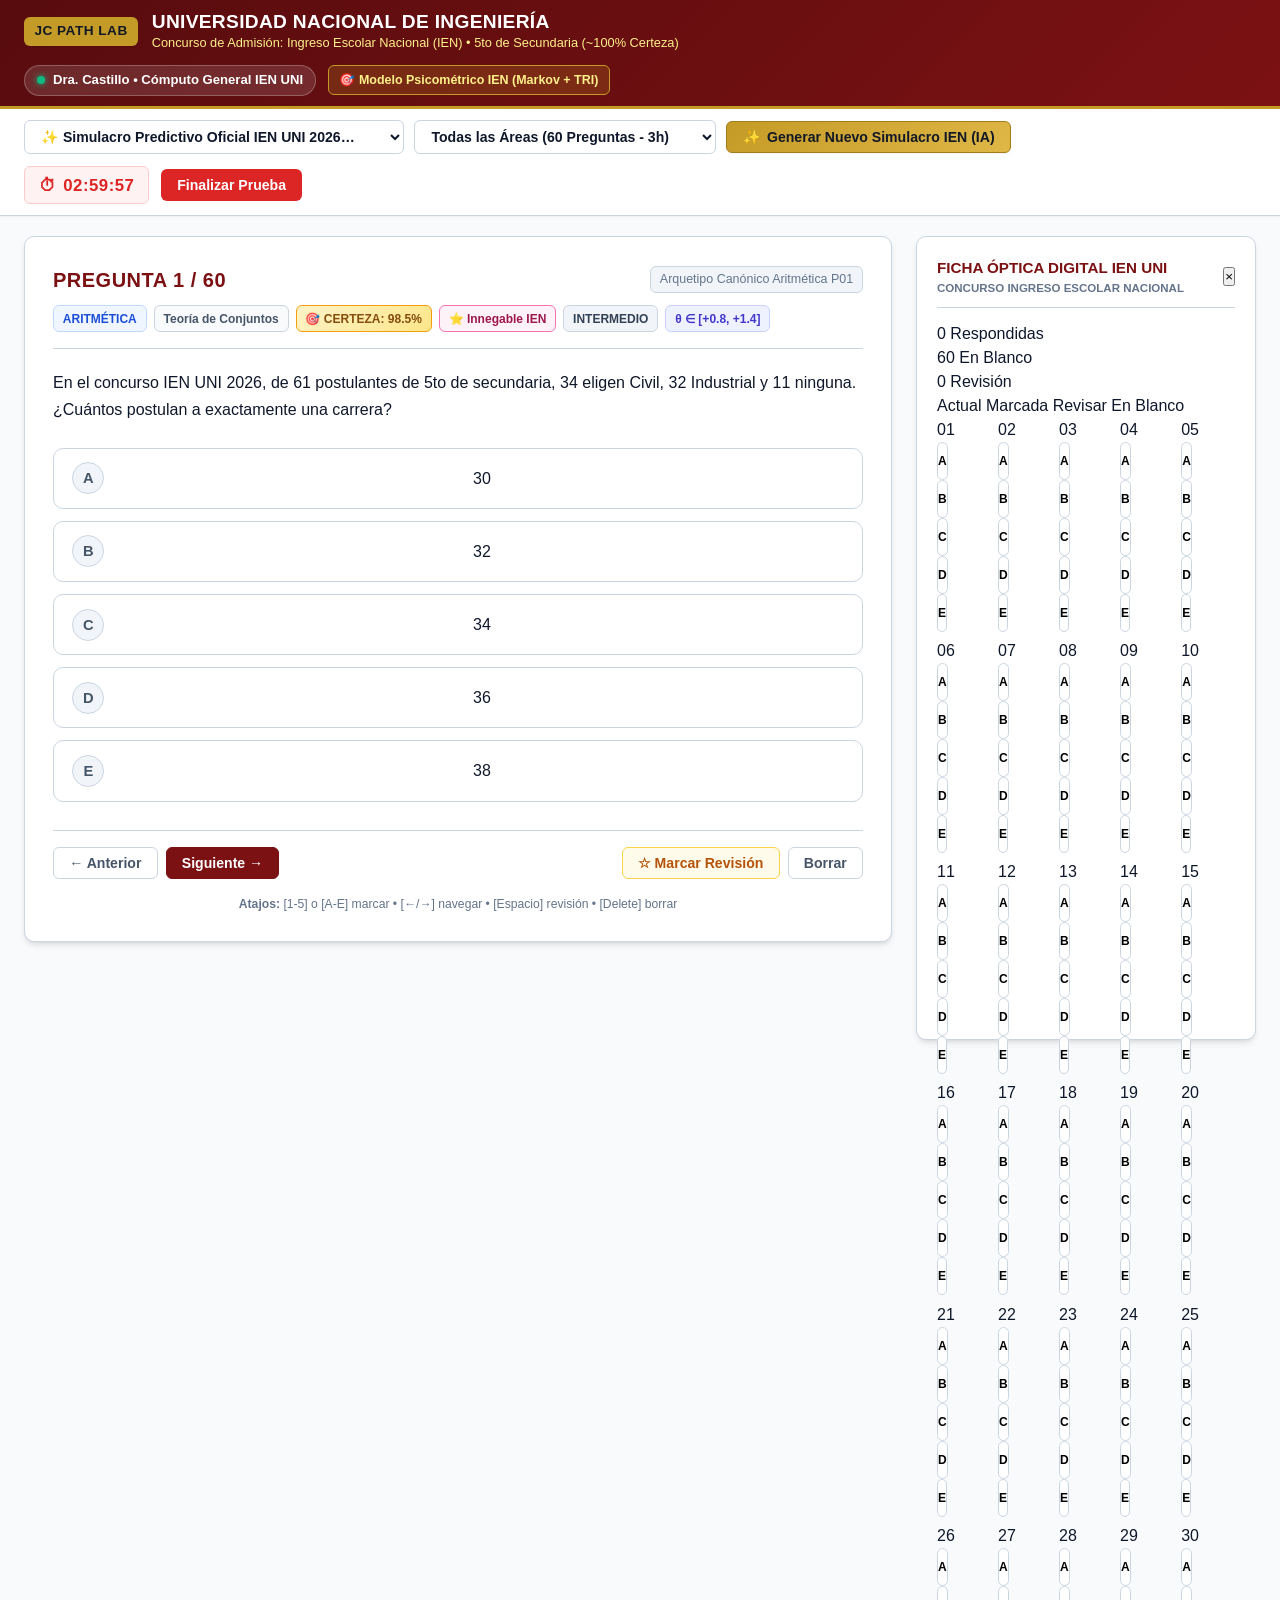
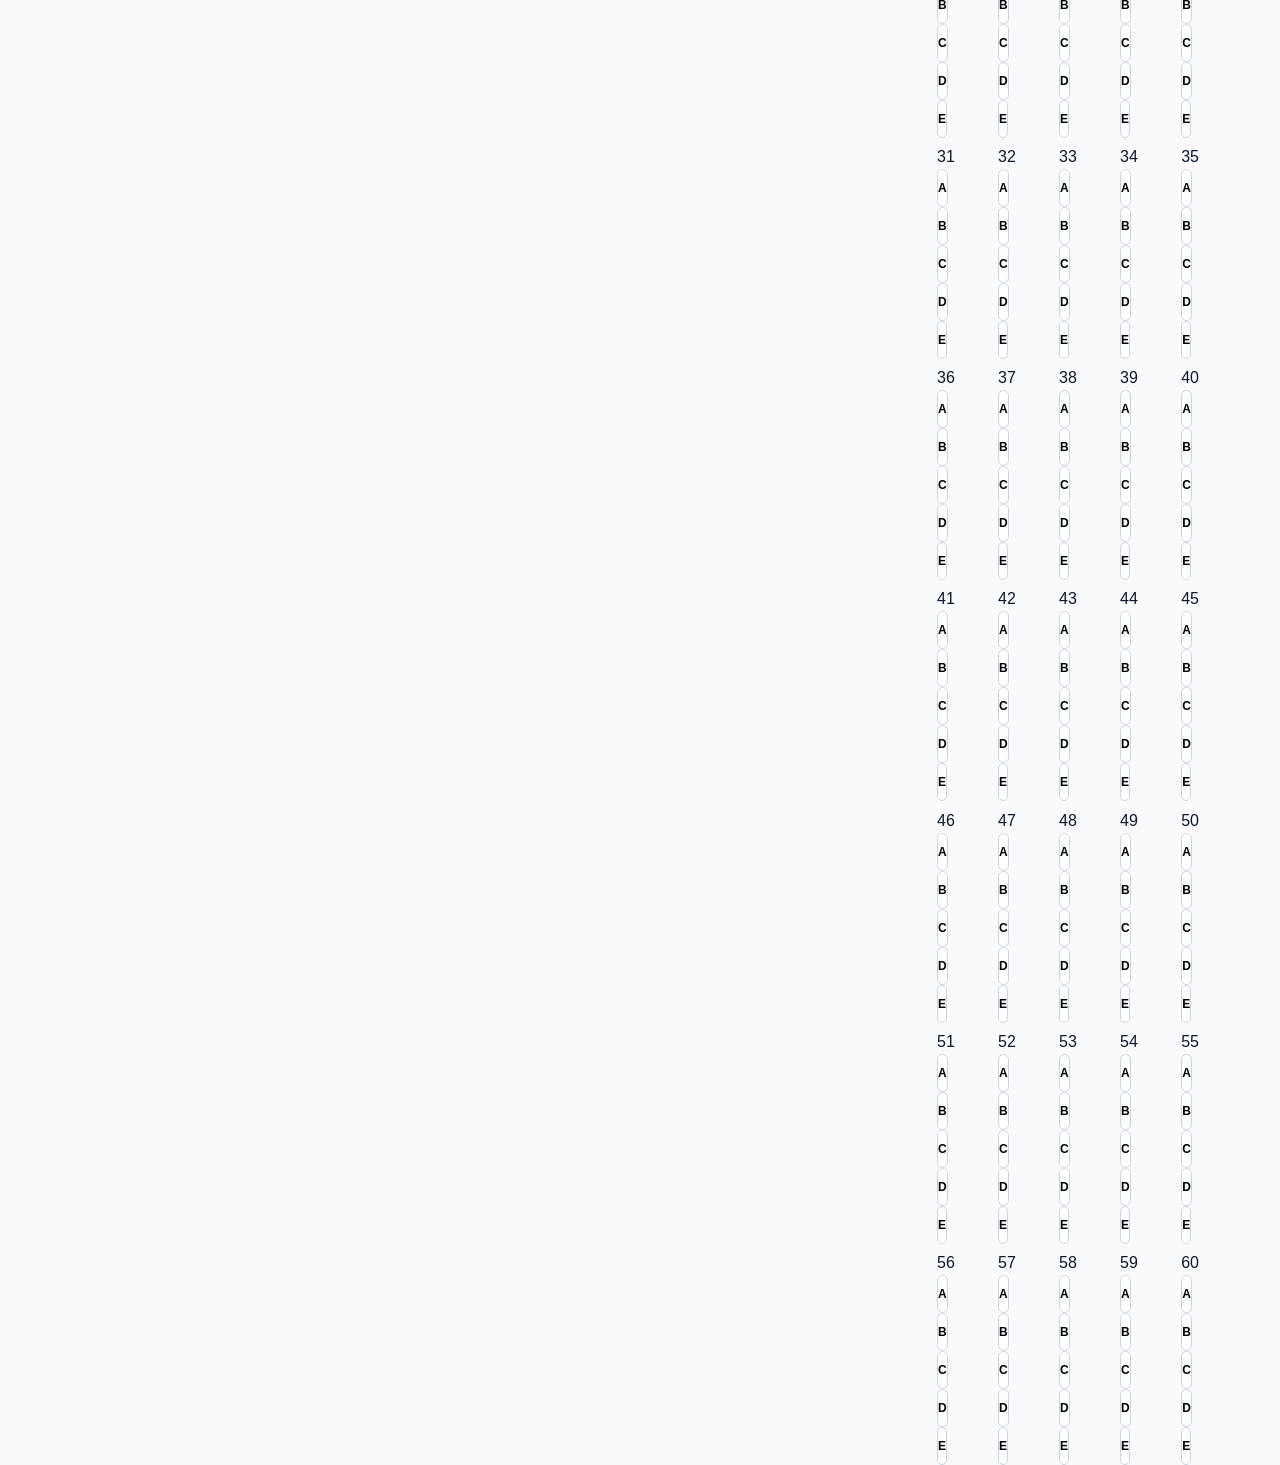
==== examenIEN/index.html @ b29ebac8 "Initial commit" ====
<!DOCTYPE html>
<html lang="es">
<head>
  <meta charset="UTF-8">
  <meta name="viewport" content="width=device-width, initial-scale=1.0, maximum-scale=5.0">
  <meta name="description" content="Plataforma Soberana de Entrenamiento y Predicción Extrema para el Ingreso Escolar Nacional (IEN) de la Universidad Nacional de Ingeniería (UNI) - JC PATH LAB & Dr. José Castillo">
  <title>JC PATH LAB | Simulador Predictivo IEN UNI 2026 (60 Preguntas Canónicas)</title>
  
  <!-- Estilos CSS Responsivos Avanzados -->
  <link rel="stylesheet" href="css/styles.css">
  
  <!-- MathJax para visualización matemática impecable de LaTeX -->
  <script>
    window.MathJax = {
      tex: {
        inlineMath: [['$', '$'], ['\\(', '\\)']],
        displayMath: [['$$', '$$'], ['\\[', '\\]']],
        processEscapes: true
      },
      options: {
        skipHtmlTags: ['script', 'noscript', 'style', 'textarea', 'pre', 'code']
      },
      svg: { fontCache: 'global' }
    };
  </script>
  <script src="vendor/mathjax/tex-mml-chtml.js" id="MathJax-script" async></script>
</head>
<body>

  <!-- Top Header Institucional y Psicométrico -->
  <header class="header-top">
    <div class="header-container">
      <div class="brand-section">
        <span class="brand-badge">JC PATH LAB</span>
        <div class="brand-titles">
          <h1>UNIVERSIDAD NACIONAL DE INGENIERÍA</h1>
          <p>Concurso de Admisión: Ingreso Escolar Nacional (IEN) &bull; 5to de Secundaria (~100% Certeza)</p>
        </div>
      </div>
      <div class="header-meta">
        <div class="user-pill">
          <span class="status-indicator"></span>
          <span>Dra. Castillo &bull; Cómputo General IEN UNI</span>
        </div>
        <div class="model-badge" title="Estructura Canónica IEN: 60 Preguntas (24 Matemática, 10 Física, 10 Química, 16 Aptitud/Humanidades)">
          <span>🎯 Modelo Psicométrico IEN (Markov + TRI)</span>
        </div>
      </div>
    </div>
  </header>

  <!-- Control & Status Bar -->
  <div class="control-bar">
    <div class="control-container">
      <div class="selectors-group">
        <div class="select-wrapper">
          <label for="examSelect" class="sr-only">Seleccionar Examen o Modo</label>
          <select id="examSelect" aria-label="Seleccionar Examen o Generador"></select>
        </div>
        <div class="select-wrapper">
          <label for="subjectFilterSelect" class="sr-only">Filtrar por Área</label>
          <select id="subjectFilterSelect" aria-label="Filtrar por Área">
            <option value="ALL">Todas las Áreas (60 Preguntas - 3h)</option>
            <option value="Matemática">Matemática (Preguntas 01-24)</option>
            <option value="Física">Física (Preguntas 25-34)</option>
            <option value="Química">Química (Preguntas 35-44)</option>
            <option value="Aptitud">Aptitud y Humanidades (45-60)</option>
          </select>
        </div>
        <button id="generateNewBtn" class="btn btn-generator" title="Genera un nuevo simulacro dinámico IEN permutando variables manteniendo 100% los arquetipos oficiales">
          <span class="sparkle-icon">✨</span>
          <span class="btn-text">Generar Nuevo Simulacro IEN (IA)</span>
        </button>
      </div>

      <div class="control-actions">
        <!-- Toggle para abrir/cerrar Ficha Óptica en Móviles y Tablets -->
        <button id="toggleSheetBtn" class="btn btn-sheet-toggle" aria-label="Abrir Ficha Óptica">
          <span>📋 Ficha Óptica</span>
          <span class="badge-mini" id="sheetAnsweredBadge">0/60</span>
        </button>

        <!-- Cronómetro Oficial UNI con Alerta (3 Horas) -->
        <div class="timer-box" id="timerBox" title="Tiempo reglamentario oficial: 3 horas (180 minutos)">
          <span class="timer-icon">⏱</span>
          <span id="timerDisplay">03:00:00</span>
        </div>

        <!-- Finalizar y Calificar -->
        <button id="finishBtn" class="btn btn-finish">Finalizar Prueba</button>
      </div>
    </div>
  </div>

  <!-- Banner de Notificación / Toast de Generación Dinámica -->
  <div id="dynamicAlert" class="dynamic-alert-banner" style="display:none;">
    <span class="alert-icon">⚡</span>
    <span id="dynamicAlertText">Simulacro Dinámico Predictivo IEN Generado con Éxito (100% Arquetipos Oficiales UNI)</span>
    <button id="closeAlertBtn" class="close-alert">&times;</button>
  </div>

  <!-- Layout Principal de Examen -->
  <main class="main-layout">
    
    <!-- Columna Izquierda: Tarjeta de la Pregunta Actual -->
    <section class="question-card" id="questionCard">
      <div class="question-header">
        <div class="q-main-title">
          <span class="q-number-title" id="qNumBadge">PREGUNTA 1 / 60</span>
          <span class="q-archetype-tag" id="qArchetypeTag">Arquetipo Canónico IEN</span>
        </div>
        <div class="q-badge-group">
          <span class="badge badge-subject" id="qSubjectBadge">MATERIA</span>
          <span class="badge badge-topic" id="qTopicBadge">SUBTEMA</span>
          <span class="badge badge-prob" id="qProbBadge">🎯 CERTEZA: 98.5%</span>
          <span class="badge badge-nucleo" id="qNucleoBadge">⭐ INNEGABLE IEN</span>
          <span class="badge badge-diff" id="qDiffBadge">INTERMEDIO</span>
          <span class="badge badge-tri" id="qTriBadge">θ ∈ [+1.0, +1.6]</span>
        </div>
      </div>

      <div class="question-statement" id="qStatement">
        Cargando enunciado analítico...
      </div>

      <div class="options-list" id="optionsContainer">
        <!-- Opciones generadas dinámicamente A, B, C, D, E -->
      </div>

      <div class="question-nav-actions">
        <div class="nav-btn-group">
          <button id="prevBtn" class="btn btn-outline" title="Pregunta anterior (Flecha Izquierda)">&larr; Anterior</button>
          <button id="nextBtn" class="btn btn-primary" title="Pregunta siguiente (Flecha Derecha)">Siguiente &rarr;</button>
        </div>
        <div class="util-btn-group">
          <button id="markReviewBtn" class="btn btn-review" title="Marcar para revisión posterior (Barra Espaciadora)">☆ Marcar Revisión</button>
          <button id="clearAnsBtn" class="btn btn-outline" title="Borrar marcación actual">Borrar</button>
        </div>
      </div>

      <!-- Atajos de teclado para entrenamiento de alta velocidad -->
      <div class="keyboard-hints">
        <span><strong>Atajos:</strong> [1-5] o [A-E] marcar &bull; [←/→] navegar &bull; [Espacio] revisión &bull; [Delete] borrar</span>
      </div>
    </section>

    <!-- Columna Derecha: Ficha Óptica UNI Interactiva -->
    <aside class="optical-sheet-card" id="opticalSheetCard">
      <div class="sheet-title">
        <div class="sheet-title-text">
          <span>FICHA ÓPTICA DIGITAL IEN UNI</span>
          <span class="sheet-subtitle">CONCURSO INGRESO ESCOLAR NACIONAL</span>
        </div>
        <button id="closeSheetMobileBtn" class="close-sheet-mobile" aria-label="Cerrar Ficha">&times;</button>
      </div>

      <div class="sheet-summary">
        <div class="stat-pill stat-answered">
          <span class="stat-num" id="answeredCount">0</span>
          <span class="stat-lbl">Respondidas</span>
        </div>
        <div class="stat-pill stat-pending">
          <span class="stat-num" id="pendingCount">60</span>
          <span class="stat-lbl">En Blanco</span>
        </div>
        <div class="stat-pill stat-review">
          <span class="stat-num" id="reviewCount">0</span>
          <span class="stat-lbl">Revisión</span>
        </div>
      </div>

      <div class="sheet-legend">
        <span><span class="legend-dot dot-active"></span> Actual</span>
        <span><span class="legend-dot dot-answered"></span> Marcada</span>
        <span><span class="legend-dot dot-review"></span> Revisar</span>
        <span><span class="legend-dot dot-blank"></span> En Blanco</span>
      </div>

      <!-- Matriz de burbujas 1 a 60 -->
      <div class="bubble-grid" id="bubbleGrid">
        <!-- Generado dinámicamente -->
      </div>
    </aside>
  </main>

  <!-- Modal de Calificación y Solucionario UNI -->
  <div class="modal-overlay" id="modalOverlay" style="display:none;"></div>
  <div class="results-modal" id="resultsModal" style="display:none;" role="dialog" aria-modal="true" aria-labelledby="modalTitle">
    <div class="modal-header">
      <div class="modal-title-group">
        <h2 id="modalTitle">RESULTADO OFICIAL DE EVALUACIÓN IEN UNI</h2>
        <p class="modal-subtitle">Calificación Oficial UNI: Correcta: +5.0 | Incorrecta: -1.025 | Blanco: 0.0</p>
      </div>
      <button id="closeResultsBtn" class="modal-close" aria-label="Cerrar">&times;</button>
    </div>

    <div class="modal-body">
      <!-- Tarjeta de Puntaje Total -->
      <div class="score-card">
        <div class="score-main">
          <span class="score-val" id="scoreNumber">0.000</span>
          <span class="score-max" id="scoreMaxLabel">/ 300.000 pts</span>
        </div>
        <div class="score-percent" id="scorePercentLabel">Rendimiento: 0.0%</div>
      </div>

      <!-- Métricas del Desempeño -->
      <div class="modal-stats-grid">
        <div class="stat-box box-correct">
          <span class="box-val" id="correctCount">0</span>
          <span class="box-lbl">Correctas (+5.0)</span>
        </div>
        <div class="stat-box box-incorrect">
          <span class="box-val" id="incorrectCount">0</span>
          <span class="box-lbl">Incorrectas (-1.025)</span>
        </div>
        <div class="stat-box box-blank">
          <span class="box-val" id="blankCount">60</span>
          <span class="box-lbl">En Blanco (0.0)</span>
        </div>
      </div>

      <!-- Carreras Alcanzables según Puntaje IEN -->
      <div class="admitted-careers-section">
        <h3>Diagnóstico de Ingreso a Facultades UNI:</h3>
        <ul id="careerList" class="career-list">
          <!-- Generado dinámicamente -->
        </ul>
      </div>

      <!-- Solucionario Completo y Detallado -->
      <div class="solutions-section">
        <h3>Solucionario Detallado y Fundamentos Teóricos</h3>
        <div id="solutionsContainer" class="solutions-container">
          <!-- Preguntas con su clave, teoría y resolución paso a paso -->
        </div>
      </div>
    </div>

    <div class="modal-footer">
      <button id="restartBtn" class="btn btn-outline">Reintentar Mismo Examen</button>
      <button id="modalGenNewBtn" class="btn btn-generator">✨ Generar Otro Simulacro IEN</button>
    </div>
  </div>

  <!-- Carga del Banco Maestro Predictivo IEN y Lógica de Aplicación -->
  <script src="data/banco_predictivo_ien.js"></script>
  <script src="js/app_ien.js"></script>
</body>
</html>
---- examenIEN/css/styles.css ----
/* ==========================================================================
   JC PATH LAB & UNIVERSIDAD NACIONAL DE INGENIERÍA
   PLATAFORMA WEB DE PREDICCIÓN EXTREMA (~100% CERTEZA)
   HOJA DE ESTILOS MAESTRA - ULTRA RESPONSIVA (4K, LAPTOP, TABLET, SMARTPHONE)
   ========================================================================== */

:root {
  /* Paleta Institucional UNI & JC PATH LAB */
  --uni-bordeaux: #7b1113;
  --uni-bordeaux-dark: #580c0e;
  --uni-bordeaux-light: #9e1b1e;
  --gold-accent: #c59b27;
  --gold-light: #fef08a;
  --gold-dark: #854d0e;
  
  /* Fondos y Superficies */
  --bg-primary: #f8fafc;
  --bg-card: #ffffff;
  --bg-secondary: #f1f5f9;
  --bg-tertiary: #e2e8f0;
  
  /* Tipografía */
  --text-main: #0f172a;
  --text-muted: #475569;
  --text-light: #64748b;
  --text-inverse: #ffffff;
  
  /* Bordes y Sombras */
  --border-color: #cbd5e1;
  --border-focus: #7b1113;
  --radius-sm: 6px;
  --radius-md: 10px;
  --radius-lg: 14px;
  
  /* Estados Psicométricos */
  --correct: #10b981;
  --correct-bg: #ecfdf5;
  --incorrect: #ef4444;
  --incorrect-bg: #fef2f2;
  --blank: #94a3b8;
  --review: #f59e0b;
  --review-bg: #fffbeb;
  
  /* Elevaciones */
  --shadow-sm: 0 1px 2px 0 rgb(0 0 0 / 0.05);
  --shadow-md: 0 4px 6px -1px rgb(0 0 0 / 0.1), 0 2px 4px -2px rgb(0 0 0 / 0.08);
  --shadow-lg: 0 10px 15px -3px rgb(0 0 0 / 0.12), 0 4px 6px -4px rgb(0 0 0 / 0.08);
  --shadow-xl: 0 20px 25px -5px rgb(0 0 0 / 0.15), 0 8px 10px -6px rgb(0 0 0 / 0.1);
}

/* ==========================================================================
   RESET & BASE UNIVERSAL
   ========================================================================== */
*, *::before, *::after {
  margin: 0;
  padding: 0;
  box-sizing: border-box;
}

html {
  font-size: 16px;
  scroll-behavior: smooth;
  -webkit-text-size-adjust: 100%;
}

body {
  font-family: -apple-system, BlinkMacSystemFont, "Segoe UI", Roboto, Helvetica, Arial, sans-serif;
  background-color: var(--bg-primary);
  color: var(--text-main);
  line-height: 1.5;
  min-height: 100vh;
  display: flex;
  flex-direction: column;
  overflow-x: hidden;
}

.sr-only {
  position: absolute;
  width: 1px;
  height: 1px;
  padding: 0;
  margin: -1px;
  overflow: hidden;
  clip: rect(0, 0, 0, 0);
  white-space: nowrap;
  border: 0;
}

/* ==========================================================================
   HEADER SUPERIOR INSTITUCIONAL
   ========================================================================== */
.header-top {
  background: linear-gradient(135deg, var(--uni-bordeaux-dark), var(--uni-bordeaux));
  color: var(--text-inverse);
  padding: 0.65rem 1.5rem;
  box-shadow: var(--shadow-md);
  border-bottom: 3px solid var(--gold-accent);
}

.header-container {
  max-width: 1600px;
  margin: 0 auto;
  display: flex;
  justify-content: space-between;
  align-items: center;
  flex-wrap: wrap;
  gap: 0.75rem;
}

.brand-section {
  display: flex;
  align-items: center;
  gap: 0.85rem;
}

.brand-badge {
  background: var(--gold-accent);
  color: #111827;
  font-weight: 900;
  font-size: 0.85rem;
  padding: 0.3rem 0.65rem;
  border-radius: var(--radius-sm);
  letter-spacing: 0.5px;
  box-shadow: var(--shadow-sm);
}

.brand-titles h1 {
  font-size: clamp(1.1rem, 1.5vw, 1.35rem);
  font-weight: 800;
  letter-spacing: 0.3px;
  line-height: 1.2;
}

.brand-titles p {
  font-size: clamp(0.72rem, 1vw, 0.82rem);
  color: var(--gold-light);
  font-weight: 500;
}

.header-meta {
  display: flex;
  align-items: center;
  gap: 0.75rem;
  flex-wrap: wrap;
}

.user-pill {
  display: flex;
  align-items: center;
  gap: 0.5rem;
  background: rgba(255, 255, 255, 0.12);
  border: 1px solid rgba(255, 255, 255, 0.25);
  padding: 0.3rem 0.75rem;
  border-radius: 20px;
  font-size: 0.82rem;
  font-weight: 600;
  color: #ffffff;
}

.status-indicator {
  width: 8px;
  height: 8px;
  background: #10b981;
  border-radius: 50%;
  box-shadow: 0 0 6px #10b981;
}

.model-badge {
  background: rgba(197, 155, 39, 0.2);
  border: 1px solid var(--gold-accent);
  color: var(--gold-light);
  font-size: 0.78rem;
  font-weight: 700;
  padding: 0.3rem 0.65rem;
  border-radius: var(--radius-sm);
}

/* ==========================================================================
   BARRA DE CONTROL Y SELECTORES
   ========================================================================== */
.control-bar {
  background: var(--bg-card);
  border-bottom: 1px solid var(--border-color);
  padding: 0.65rem 1.5rem;
  box-shadow: var(--shadow-sm);
  position: sticky;
  top: 0;
  z-index: 60;
}

.control-container {
  max-width: 1600px;
  margin: 0 auto;
  display: flex;
  justify-content: space-between;
  align-items: center;
  flex-wrap: wrap;
  gap: 0.75rem;
}

.selectors-group {
  display: flex;
  align-items: center;
  gap: 0.65rem;
  flex-wrap: wrap;
}

.select-wrapper {
  position: relative;
}

select {
  padding: 0.45rem 1.85rem 0.45rem 0.75rem;
  border: 1.5px solid var(--border-color);
  border-radius: var(--radius-sm);
  background-color: var(--bg-card);
  color: var(--text-main);
  font-size: 0.88rem;
  font-weight: 600;
  cursor: pointer;
  outline: none;
  transition: all 0.2s ease;
  max-width: 380px;
  text-overflow: ellipsis;
  white-space: nowrap;
}

select:focus {
  border-color: var(--uni-bordeaux);
  box-shadow: 0 0 0 3px rgba(123, 17, 19, 0.15);
}

.control-actions {
  display: flex;
  align-items: center;
  gap: 0.75rem;
  flex-wrap: wrap;
}

/* Botones Generales */
.btn {
  display: inline-flex;
  align-items: center;
  justify-content: center;
  gap: 0.4rem;
  padding: 0.45rem 0.95rem;
  border-radius: var(--radius-sm);
  font-size: 0.88rem;
  font-weight: 700;
  cursor: pointer;
  border: 1.5px solid transparent;
  transition: all 0.2s ease;
  user-select: none;
  white-space: nowrap;
}

.btn-primary {
  background: var(--uni-bordeaux);
  color: #ffffff;
  border-color: var(--uni-bordeaux);
}
.btn-primary:hover:not(:disabled) {
  background: var(--uni-bordeaux-dark);
  box-shadow: var(--shadow-sm);
}

.btn-outline {
  background: transparent;
  color: var(--text-muted);
  border-color: var(--border-color);
}
.btn-outline:hover:not(:disabled) {
  background: var(--bg-secondary);
  color: var(--text-main);
  border-color: var(--text-muted);
}

.btn-review {
  background: var(--review-bg);
  color: #b45309;
  border-color: #fcd34d;
}
.btn-review:hover {
  background: #fef3c7;
}
.btn-review.active {
  background: #f59e0b;
  color: #ffffff;
  border-color: #d97706;
}

.btn-generator {
  background: linear-gradient(135deg, #c59b27, #dfb746);
  color: #111827;
  border: 1.5px solid #a17c1b;
  box-shadow: var(--shadow-sm);
}
.btn-generator:hover {
  background: linear-gradient(135deg, #dfb746, #f3df96);
  transform: translateY(-1px);
  box-shadow: var(--shadow-md);
}

.btn-finish {
  background: #dc2626;
  color: #ffffff;
}
.btn-finish:hover {
  background: #b91c1c;
  box-shadow: var(--shadow-sm);
}

.btn-sheet-toggle {
  display: none;
  background: var(--bg-secondary);
  color: var(--text-main);
  border-color: var(--border-color);
}

.badge-mini {
  background: var(--uni-bordeaux);
  color: #ffffff;
  font-size: 0.72rem;
  padding: 0.15rem 0.4rem;
  border-radius: 10px;
}

/* Cronómetro */
.timer-box {
  display: flex;
  align-items: center;
  gap: 0.45rem;
  background: #fef2f2;
  border: 1.5px solid #fecaca;
  padding: 0.35rem 0.85rem;
  border-radius: var(--radius-sm);
  font-weight: 800;
  font-size: 1.05rem;
  color: #dc2626;
  font-variant-numeric: tabular-nums;
  letter-spacing: 0.5px;
}

.timer-box.warning {
  background: #fffbeb;
  border-color: #fde68a;
  color: #d97706;
}

.timer-box.danger {
  background: #ef4444;
  border-color: #b91c1c;
  color: #ffffff;
  animation: pulseTimer 1s infinite alternate;
}

@keyframes pulseTimer {
  0% { transform: scale(1); }
  100% { transform: scale(1.03); }
}

/* ==========================================================================
   ALERTA / TOAST DE GENERACIÓN DINÁMICA
   ========================================================================== */
.dynamic-alert-banner {
  background: linear-gradient(135deg, #1e1b4b, #312e81);
  color: #ffffff;
  padding: 0.55rem 1.5rem;
  display: flex;
  align-items: center;
  justify-content: center;
  gap: 0.75rem;
  font-size: 0.88rem;
  font-weight: 600;
  border-bottom: 2px solid var(--gold-accent);
  box-shadow: var(--shadow-md);
  animation: slideDown 0.3s ease-out;
}

@keyframes slideDown {
  from { transform: translateY(-100%); opacity: 0; }
  to { transform: translateY(0); opacity: 1; }
}

.dynamic-alert-banner .close-alert {
  background: transparent;
  border: none;
  color: #cbd5e1;
  font-size: 1.25rem;
  cursor: pointer;
  padding: 0 0.5rem;
}
.dynamic-alert-banner .close-alert:hover {
  color: #ffffff;
}

/* ==========================================================================
   LAYOUT PRINCIPAL (DUAL COLUMN RESPONSIVE)
   ========================================================================== */
.main-layout {
  max-width: 1600px;
  width: 100%;
  margin: 1.25rem auto;
  padding: 0 1.5rem;
  display: grid;
  grid-template-columns: 1fr 340px;
  gap: 1.5rem;
  align-items: start;
  flex: 1;
}

/* ==========================================================================
   TARJETA DE PREGUNTA
   ========================================================================== */
.question-card {
  background: var(--bg-card);
  border: 1px solid var(--border-color);
  border-radius: var(--radius-md);
  padding: 1.75rem;
  box-shadow: var(--shadow-md);
  display: flex;
  flex-direction: column;
}

.question-header {
  border-bottom: 1.5px solid var(--border-color);
  padding-bottom: 1rem;
  margin-bottom: 1.25rem;
}

.q-main-title {
  display: flex;
  justify-content: space-between;
  align-items: center;
  flex-wrap: wrap;
  gap: 0.5rem;
  margin-bottom: 0.65rem;
}

.q-number-title {
  font-size: 1.25rem;
  font-weight: 900;
  color: var(--uni-bordeaux);
  letter-spacing: 0.5px;
}

.q-archetype-tag {
  font-size: 0.78rem;
  color: var(--text-light);
  background: var(--bg-secondary);
  border: 1px solid var(--border-color);
  padding: 0.2rem 0.55rem;
  border-radius: var(--radius-sm);
  max-width: 360px;
  overflow: hidden;
  text-overflow: ellipsis;
  white-space: nowrap;
}

.q-badge-group {
  display: flex;
  flex-wrap: wrap;
  gap: 0.45rem;
}

.badge {
  font-size: 0.75rem;
  font-weight: 700;
  padding: 0.22rem 0.55rem;
  border-radius: var(--radius-sm);
  display: inline-flex;
  align-items: center;
  gap: 0.25rem;
}

.badge-subject {
  background: #eff6ff;
  color: #1d4ed8;
  border: 1px solid #bfdbfe;
}

.badge-topic {
  background: #f8fafc;
  color: var(--text-muted);
  border: 1px solid var(--border-color);
}

.badge-prob {
  background: linear-gradient(135deg, #fef3c7, #fde68a);
  color: #854d0e;
  border: 1px solid #f59e0b;
}

.badge-nucleo {
  background: #fdf2f8;
  color: #9d174d;
  border: 1px solid #f472b6;
}

.badge-diff {
  background: #f1f5f9;
  color: #334155;
  border: 1px solid #cbd5e1;
}

.badge-tri {
  background: #eef2ff;
  color: #4338ca;
  border: 1px solid #c7d2fe;
}

.question-statement {
  font-size: clamp(1rem, 1.15vw, 1.12rem);
  line-height: 1.7;
  color: var(--text-main);
  margin-bottom: 1.5rem;
  word-break: break-word;
}

/* Opciones de Respuesta A-E */
.options-list {
  display: flex;
  flex-direction: column;
  gap: 0.75rem;
  margin-bottom: 1.75rem;
}

.option-item {
  display: flex;
  align-items: center;
  gap: 1rem;
  padding: 0.85rem 1.15rem;
  border: 1.5px solid var(--border-color);
  border-radius: var(--radius-md);
  background: var(--bg-card);
  cursor: pointer;
  transition: all 0.2s cubic-bezier(0.4, 0, 0.2, 1);
  user-select: none;
  min-height: 52px;
}

.option-item:hover {
  border-color: var(--uni-bordeaux);
  background: #fffafa;
  transform: translateX(3px);
}

.option-letter {
  display: flex;
  align-items: center;
  justify-content: center;
  width: 32px;
  height: 32px;
  border-radius: 50%;
  background: var(--bg-secondary);
  color: var(--text-muted);
  font-weight: 800;
  font-size: 0.92rem;
  flex-shrink: 0;
  border: 1.5px solid var(--border-color);
  transition: all 0.2s ease;
}

.option-text {
  font-size: 1rem;
  line-height: 1.45;
  color: var(--text-main);
  flex: 1;
}

.option-item.selected {
  border-color: var(--uni-bordeaux);
  background: #fdf2f2;
  box-shadow: 0 0 0 2px rgba(123, 17, 19, 0.2);
}

.option-item.selected .option-letter {
  background: var(--uni-bordeaux);
  color: #ffffff;
  border-color: var(--uni-bordeaux);
}

.option-item.auto-advancing {
  background: #ecfdf5 !important;
  border-color: #10b981 !important;
  box-shadow: 0 0 0 3px rgba(16, 185, 129, 0.25) !important;
  transform: scale(0.995);
}

.option-item.auto-advancing .option-letter {
  background: #10b981 !important;
  color: #ffffff !important;
  border-color: #10b981 !important;
}

/* Navegación y Acciones */
.question-nav-actions {
  display: flex;
  justify-content: space-between;
  align-items: center;
  flex-wrap: wrap;
  gap: 0.75rem;
  padding-top: 1rem;
  border-top: 1px solid var(--border-color);
}

.nav-btn-group, .util-btn-group {
  display: flex;
  gap: 0.5rem;
}

.keyboard-hints {
  margin-top: 1rem;
  font-size: 0.76rem;
  color: var(--text-light);
  text-align: center;
}

/* ==========================================================================
   FICHA ÓPTICA DIGITAL UNI (DOCKABLE / RESPONSIVE)
   ========================================================================== */
.optical-sheet-card {
  background: var(--bg-card);
  border: 1px solid var(--border-color);
  border-radius: var(--radius-md);
  padding: 1.25rem;
  box-shadow: var(--shadow-md);
  position: sticky;
  top: 4.75rem;
  max-height: calc(100vh - 6rem);
  display: flex;
  flex-direction: column;
}

.sheet-title {
  display: flex;
  justify-content: space-between;
  align-items: center;
  margin-bottom: 0.85rem;
  padding-bottom: 0.65rem;
  border-bottom: 1.5px solid var(--border-color);
}

.sheet-title-text {
  display: flex;
  flex-direction: column;
}

.sheet-title-text span:first-child {
  font-weight: 800;
  font-size: 0.95rem;
  color: var(--uni-bordeaux);
}

.sheet-subtitle {
  font-size: 0.72rem;
  color: var(--text-light);
  font-weight: 600;
}

.btn-close-sheet-mobile {
  display: none;
  background: transparent;
  border: none;
  font-size: 1.5rem;
  cursor: pointer;
  color: var(--text-muted);
}

.sheet-stats {
  display: grid;
  grid-template-columns: repeat(3, 1fr);
  gap: 0.4rem;
  background: var(--bg-secondary);
  border-radius: var(--radius-sm);
  padding: 0.5rem;
  margin-bottom: 0.85rem;
}

.stat-item {
  display: flex;
  align-items: center;
  gap: 0.35rem;
  font-size: 0.78rem;
  color: var(--text-muted);
}

.stat-dot {
  width: 8px;
  height: 8px;
  border-radius: 50%;
  flex-shrink: 0;
}

.bubble-grid-container {
  overflow-y: auto;
  flex: 1;
  padding-right: 0.35rem;
  margin-bottom: 0.75rem;
}

.bubble-grid-container::-webkit-scrollbar {
  width: 5px;
}
.bubble-grid-container::-webkit-scrollbar-thumb {
  background: var(--border-color);
  border-radius: 4px;
}

.bubble-grid {
  display: grid;
  grid-template-columns: repeat(5, 1fr);
  gap: 0.45rem;
}

.bubble {
  height: 38px;
  border-radius: var(--radius-sm);
  border: 1.5px solid var(--border-color);
  background: var(--bg-card);
  display: flex;
  flex-direction: column;
  align-items: center;
  justify-content: center;
  font-size: 0.75rem;
  font-weight: 700;
  cursor: pointer;
  transition: all 0.15s ease;
  user-select: none;
}

.bubble:hover {
  border-color: var(--uni-bordeaux);
  background: var(--bg-secondary);
}

.bubble-num {
  font-size: 0.68rem;
  color: var(--text-light);
  line-height: 1;
}

.bubble-ans {
  font-size: 0.78rem;
  font-weight: 900;
  color: #10b981;
  line-height: 1;
}

.bubble.current {
  border-color: var(--uni-bordeaux);
  box-shadow: 0 0 0 2px rgba(123, 17, 19, 0.25);
  background: #fff1f2;
}
.bubble.current .bubble-num {
  color: var(--uni-bordeaux);
  font-weight: 900;
}

.bubble.answered {
  background: var(--correct-bg);
  border-color: #6ee7b7;
}

.bubble.marked-review {
  border-color: #f59e0b;
  background: var(--review-bg);
}
.bubble.marked-review .bubble-num {
  color: #b45309;
}

.sheet-footer-legend {
  display: flex;
  justify-content: space-around;
  font-size: 0.72rem;
  color: var(--text-light);
  border-top: 1px solid var(--border-color);
  padding-top: 0.5rem;
}

/* ==========================================================================
   MODAL OFICIAL DE RESULTADOS Y SOLUCIONARIO ANALÍTICO
   ========================================================================== */
.results-modal {
  display: none;
  position: fixed;
  inset: 0;
  z-index: 100;
  overflow-y: auto;
  padding: 1.5rem;
}

.results-overlay {
  position: fixed;
  inset: 0;
  background: rgba(15, 23, 42, 0.75);
  backdrop-filter: blur(4px);
}

.results-content {
  position: relative;
  background: var(--bg-card);
  max-width: 900px;
  margin: 0 auto;
  border-radius: var(--radius-lg);
  border: 2px solid var(--gold-accent);
  box-shadow: var(--shadow-xl);
  overflow: hidden;
  z-index: 101;
}

.results-header {
  background: linear-gradient(135deg, var(--uni-bordeaux-dark), var(--uni-bordeaux));
  color: #ffffff;
  padding: 2rem 1.5rem;
  text-align: center;
  border-bottom: 4px solid var(--gold-accent);
}

.modal-badge-uni {
  background: var(--gold-accent);
  color: #111827;
  font-weight: 800;
  font-size: 0.8rem;
  padding: 0.25rem 0.65rem;
  border-radius: var(--radius-sm);
  display: inline-block;
  margin-bottom: 0.5rem;
}

.results-header h2 {
  font-size: clamp(1.4rem, 2vw, 1.85rem);
  font-weight: 900;
  margin-bottom: 0.35rem;
}

.results-header p {
  font-size: 0.85rem;
  color: var(--gold-light);
}

.score-display-box {
  background: rgba(255, 255, 255, 0.12);
  border: 1.5px solid rgba(255, 255, 255, 0.25);
  border-radius: var(--radius-md);
  padding: 1.25rem;
  margin: 1.25rem auto 0;
  max-width: 480px;
}

.score-number {
  font-size: clamp(2.5rem, 5vw, 3.5rem);
  font-weight: 900;
  color: var(--gold-light);
  line-height: 1;
  font-variant-numeric: tabular-nums;
}

.score-max {
  font-size: 0.95rem;
  color: #e2e8f0;
  font-weight: 600;
  margin-top: 0.25rem;
}

.score-percent {
  font-size: 0.88rem;
  color: #a7f3d0;
  font-weight: 700;
  margin-top: 0.35rem;
}

.results-body {
  padding: 1.75rem;
}

.score-metrics-grid {
  display: grid;
  grid-template-columns: repeat(auto-fit, minmax(180px, 1fr));
  gap: 1rem;
  margin-bottom: 1.75rem;
}

.metric-card {
  padding: 1rem;
  border-radius: var(--radius-md);
  background: var(--bg-secondary);
  border: 1px solid var(--border-color);
  text-align: center;
}

.metric-card h4 {
  font-size: 0.8rem;
  color: var(--text-muted);
  text-transform: uppercase;
  margin-bottom: 0.35rem;
}

.metric-card p {
  font-size: 1.6rem;
  font-weight: 900;
  font-variant-numeric: tabular-nums;
}

.metric-card.correct p { color: var(--correct); }
.metric-card.incorrect p { color: var(--incorrect); }
.metric-card.blank p { color: var(--blank); }

.ranking-box {
  background: #f0fdf4;
  border: 1.5px solid #86efac;
  border-radius: var(--radius-md);
  padding: 1.25rem;
  margin-bottom: 1.75rem;
}

.ranking-box h3 {
  color: #166534;
  font-size: 1.05rem;
  font-weight: 800;
  margin-bottom: 0.35rem;
}

.ranking-box ul {
  list-style: none;
}

.ranking-box li {
  padding: 0.5rem 0;
  border-bottom: 1px solid #dcfce7;
  display: flex;
  align-items: flex-start;
  gap: 0.65rem;
  font-size: 0.9rem;
}
.ranking-box li:last-child {
  border-bottom: none;
}

.career-desc {
  font-size: 0.78rem;
  color: var(--text-light);
}

.cutoff-text {
  font-size: 0.8rem;
  color: #166534;
}

.admission-status.status-reached {
  color: #15803d;
  font-weight: 800;
  margin-left: 0.35rem;
}
.admission-status.status-pending {
  color: var(--text-light);
  font-style: italic;
  margin-left: 0.35rem;
}

/* Solucionario */
.solutions-section {
  border-top: 2px solid var(--border-color);
  padding-top: 1.5rem;
  margin-top: 1.5rem;
}

.solutions-title-bar {
  display: flex;
  justify-content: space-between;
  align-items: center;
  margin-bottom: 1.25rem;
}

.solutions-title-bar h3 {
  font-size: 1.2rem;
  font-weight: 800;
  color: var(--uni-bordeaux);
}

.solution-item-card {
  border: 1px solid var(--border-color);
  border-radius: var(--radius-md);
  padding: 1.25rem;
  margin-bottom: 1.25rem;
  background: var(--bg-card);
}

.solution-item-card.is-correct { border-left: 6px solid var(--correct); }
.solution-item-card.is-incorrect { border-left: 6px solid var(--incorrect); }
.solution-item-card.is-blank { border-left: 6px solid var(--blank); }

.solution-header-bar {
  display: flex;
  justify-content: space-between;
  align-items: center;
  margin-bottom: 0.65rem;
  flex-wrap: wrap;
  gap: 0.35rem;
}

.solution-topic {
  font-size: 0.82rem;
  color: var(--text-muted);
}

.solution-statement-box {
  margin-bottom: 0.75rem;
  font-size: 0.95rem;
}

.solution-user-ans-row {
  display: flex;
  gap: 1rem;
  align-items: center;
  font-size: 0.88rem;
  margin-bottom: 0.75rem;
  flex-wrap: wrap;
}

.ans-correct { color: var(--correct); font-weight: 800; }
.ans-incorrect { color: var(--incorrect); font-weight: 800; }
.ans-official { color: var(--correct); font-weight: 800; }

.solution-box {
  background: var(--bg-secondary);
  border-radius: var(--radius-sm);
  padding: 1rem;
  border-left: 3px solid var(--uni-bordeaux);
  font-size: 0.92rem;
}

.sol-section-title {
  font-weight: 800;
  color: var(--uni-bordeaux);
  margin-top: 0.35rem;
  margin-bottom: 0.2rem;
}
.sol-section-title:first-child { margin-top: 0; }

.sol-theory-text {
  color: #334155;
  margin-bottom: 0.5rem;
}

.sol-steps-text {
  color: #0f172a;
  white-space: pre-line;
}

.modal-actions-bar {
  display: flex;
  justify-content: center;
  gap: 0.75rem;
  margin-top: 1.75rem;
  flex-wrap: wrap;
}

/* ==========================================================================
   FOOTER
   ========================================================================== */
footer {
  background: var(--bg-card);
  border-top: 1px solid var(--border-color);
  padding: 1.25rem 1.5rem;
  text-align: center;
  font-size: 0.82rem;
  color: var(--text-muted);
  margin-top: auto;
}

.footer-container {
  max-width: 1600px;
  margin: 0 auto;
}

.footer-subtext {
  font-size: 0.75rem;
  color: var(--text-light);
  margin-top: 0.25rem;
}

/* ==========================================================================
   BREAKPOINTS RESPONSIVOS DE ÉLITE (4K -> SMARTPHONE)
   ========================================================================== */

/* 1. Monitores 4K & Ultrawide (>= 1920px) */
@media (min-width: 1920px) {
  .main-layout {
    grid-template-columns: 1fr 380px;
    gap: 2rem;
  }
  .bubble-grid {
    grid-template-columns: repeat(6, 1fr);
  }
}

/* 2. Laptops Estándar (1200px a 1440px) */
@media (max-width: 1200px) {
  .main-layout {
    grid-template-columns: 1fr 310px;
    gap: 1.25rem;
  }
  .bubble-grid {
    grid-template-columns: repeat(5, 1fr);
    gap: 0.35rem;
  }
  .bubble {
    height: 36px;
  }
}

/* 3. Tablets y Laptops Pequeñas (768px a 992px) */
@media (max-width: 992px) {
  .main-layout {
    grid-template-columns: 1fr;
    gap: 1rem;
    padding: 0 1rem;
  }

  /* La Ficha Óptica se convierte en Drawer Desplegable */
  .btn-sheet-toggle {
    display: inline-flex;
  }

  .optical-sheet-card {
    position: fixed;
    top: 0;
    right: 0;
    bottom: 0;
    width: 320px;
    max-width: 85vw;
    max-height: 100vh;
    border-radius: 0;
    border-left: 2px solid var(--gold-accent);
    z-index: 90;
    box-shadow: var(--shadow-xl);
    transform: translateX(100%);
    transition: transform 0.3s cubic-bezier(0.4, 0, 0.2, 1);
  }

  .optical-sheet-card.sheet-open-mobile {
    transform: translateX(0);
  }

  .btn-close-sheet-mobile {
    display: block;
  }

  .bubble-grid {
    grid-template-columns: repeat(5, 1fr);
  }
}

/* 4. Smartphones y Pantallas Estrechas (<= 640px) */
@media (max-width: 640px) {
  .header-top {
    padding: 0.6rem 1rem;
  }
  .header-container {
    flex-direction: column;
    align-items: flex-start;
  }
  .header-meta {
    width: 100%;
    justify-content: space-between;
  }

  .control-bar {
    padding: 0.5rem 1rem;
  }
  .control-container {
    flex-direction: column;
    align-items: stretch;
    gap: 0.5rem;
  }
  .selectors-group {
    flex-direction: column;
    width: 100%;
  }
  .select-wrapper {
    width: 100%;
  }
  select {
    width: 100%;
    max-width: 100%;
  }
  .btn-generator {
    width: 100%;
  }

  .control-actions {
    justify-content: space-between;
    width: 100%;
  }

  .main-layout {
    padding: 0 0.75rem;
    margin: 0.75rem auto;
  }

  .question-card {
    padding: 1.25rem 1rem;
  }

  .q-number-title {
    font-size: 1.1rem;
  }

  .q-archetype-tag {
    max-width: 100%;
  }

  .question-statement {
    font-size: 1rem;
    line-height: 1.55;
  }

  .option-item {
    padding: 0.75rem 0.85rem;
    gap: 0.65rem;
    min-height: 48px;
  }

  .option-letter {
    width: 28px;
    height: 28px;
    font-size: 0.82rem;
  }

  .option-text {
    font-size: 0.92rem;
  }

  .question-nav-actions {
    flex-direction: column;
  }
  .nav-btn-group, .util-btn-group {
    width: 100%;
  }
  .nav-btn-group .btn, .util-btn-group .btn {
    flex: 1;
  }

  .results-modal {
    padding: 0.5rem;
  }
  .results-header {
    padding: 1.5rem 1rem;
  }
  .results-body {
    padding: 1.25rem 1rem;
  }
  .score-number {
    font-size: 2.4rem;
  }
}
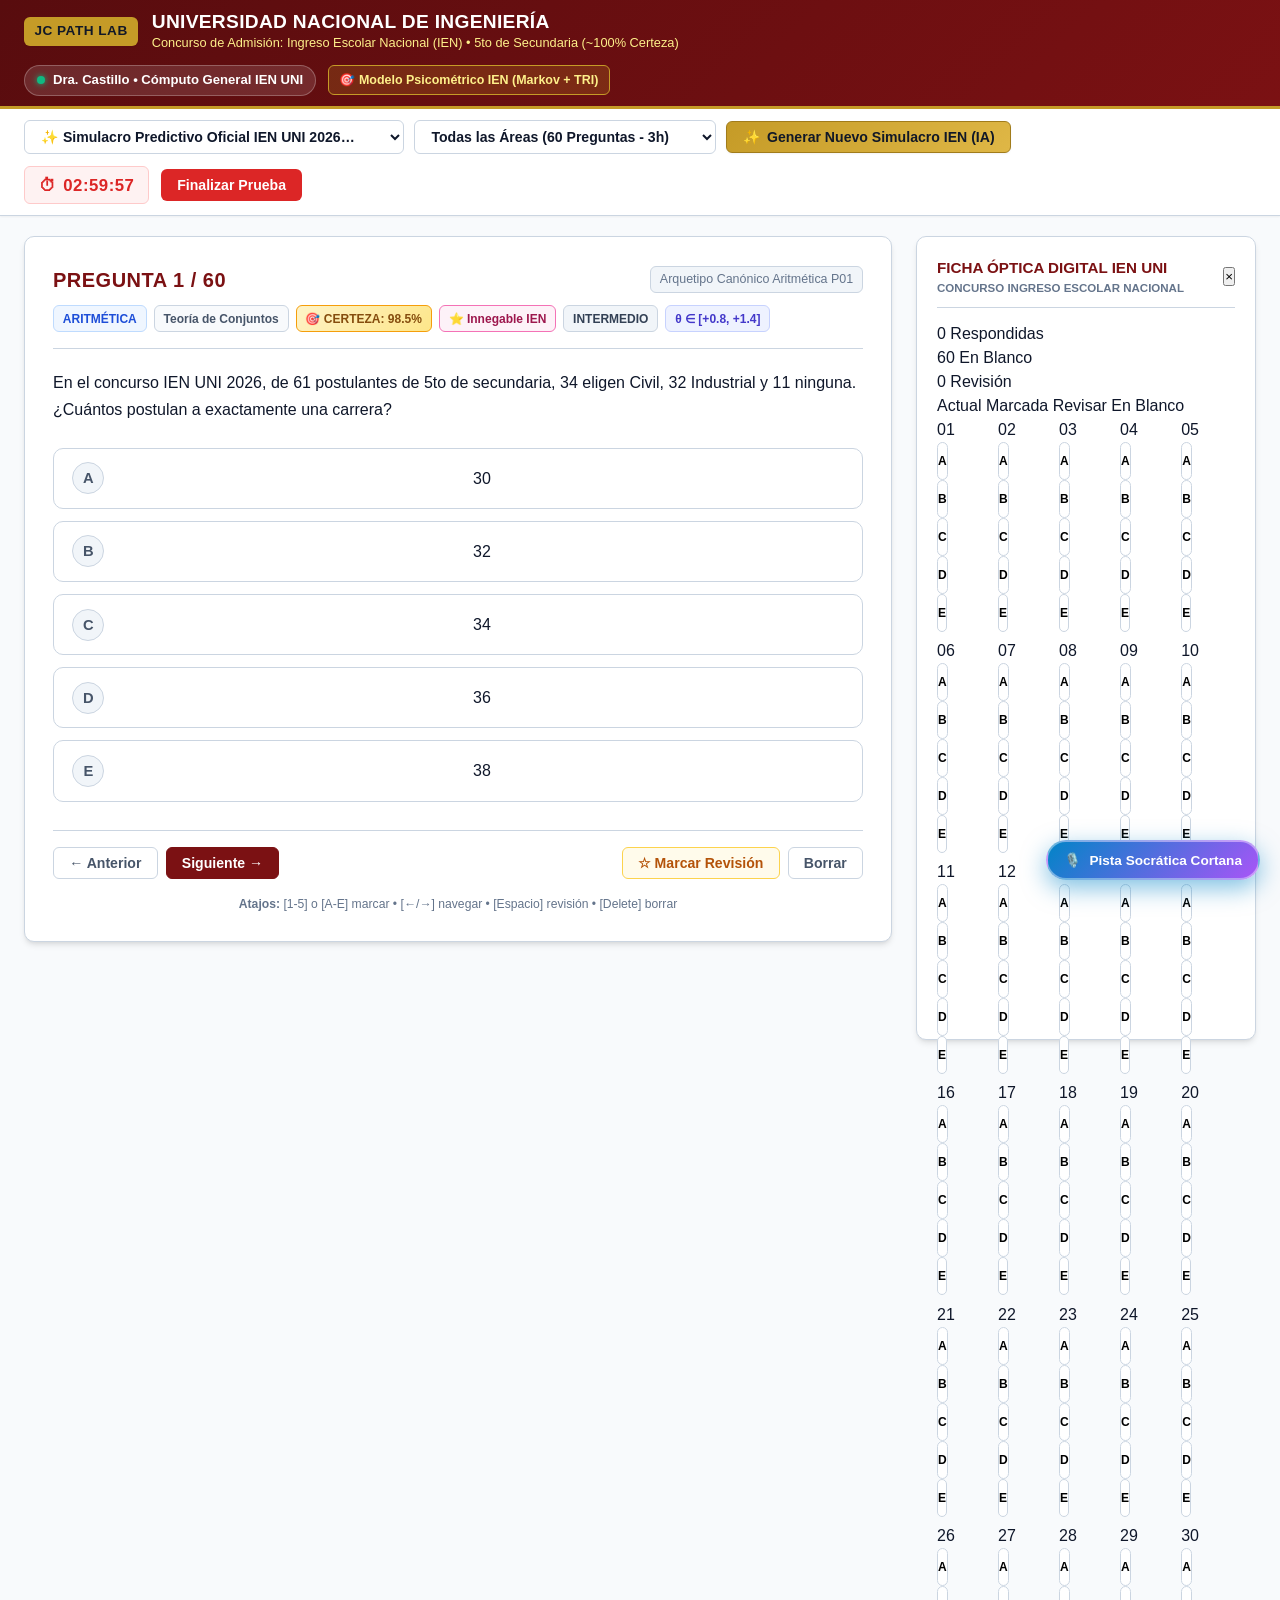
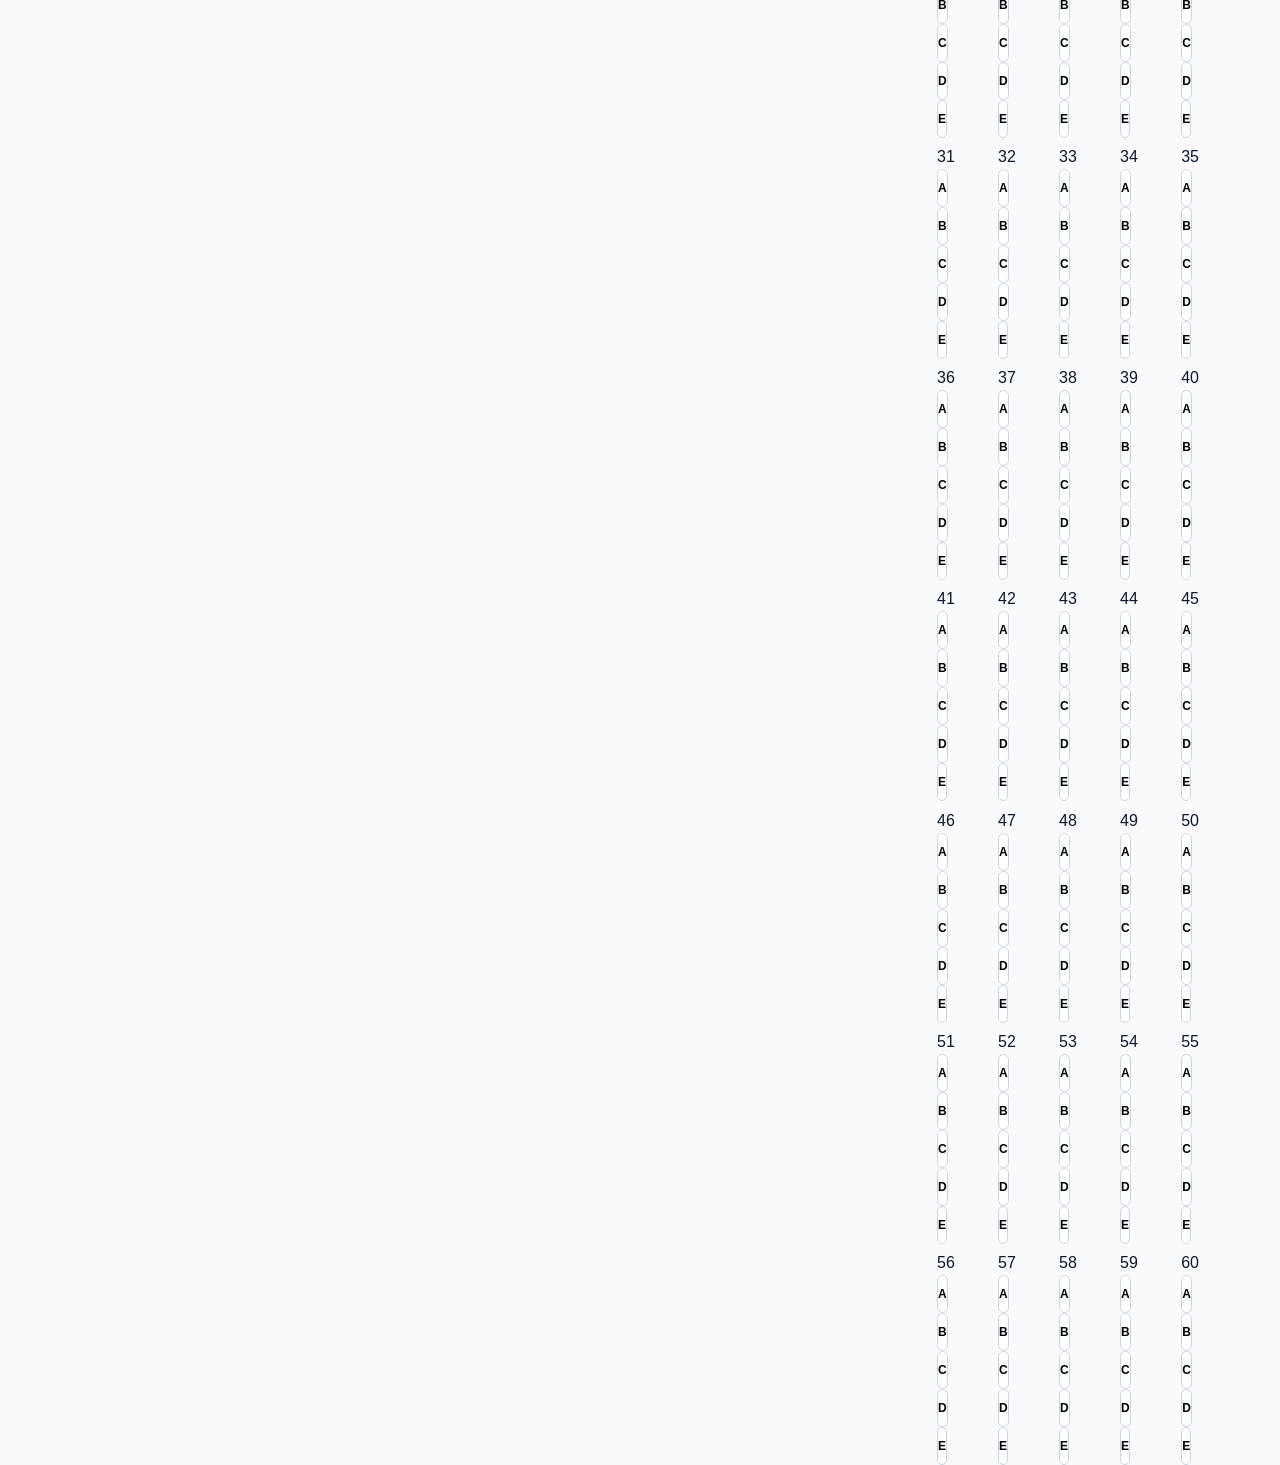
==== commit 57cf0fe1: "feat(triada): responsividad movil extrema, cuaderno inteligente de errores, medallas y tutoria corta" ====
--- a/examenIEN/index.html
+++ b/examenIEN/index.html
@@ -246,5 +246,11 @@
   <!-- Carga del Banco Maestro Predictivo IEN y Lógica de Aplicación -->
   <script src="data/banco_predictivo_ien.js"></script>
   <script src="js/app_ien.js"></script>
+
+  <!-- BOTÓN FLOTANTE CORTANA TUTORA IEN -->
+  <button id="btnCortanaIEN" style="position:fixed; bottom:20px; right:20px; background:linear-gradient(135deg,#0284c7,#a855f7); color:#fff; border:2px solid rgba(255,255,255,0.4); padding:10px 16px; border-radius:25px; font-weight:800; font-size:0.85rem; cursor:pointer; display:flex; align-items:center; gap:8px; box-shadow:0 8px 25px rgba(2,132,199,0.5); z-index:90;">
+    <span>🎙️</span> Pista Socrática Cortana
+  </button>
+
 </body>
 </html>
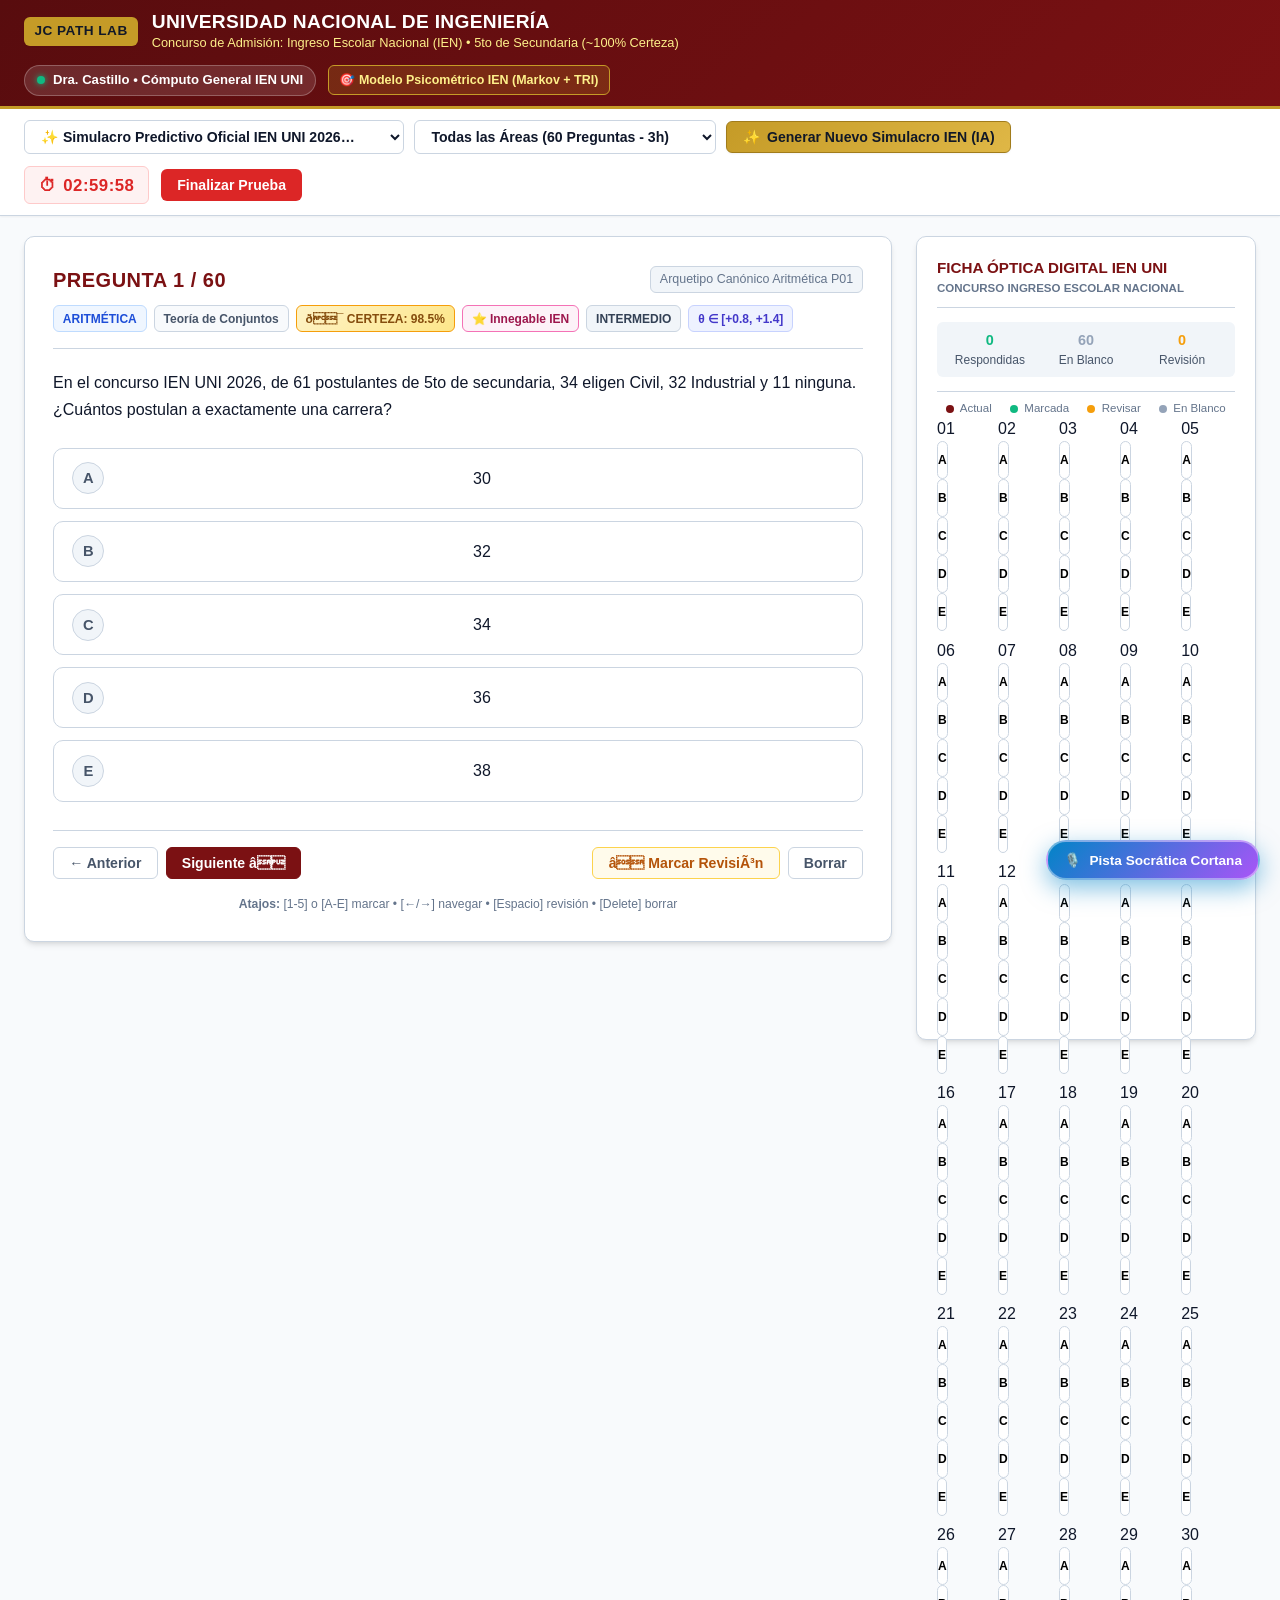
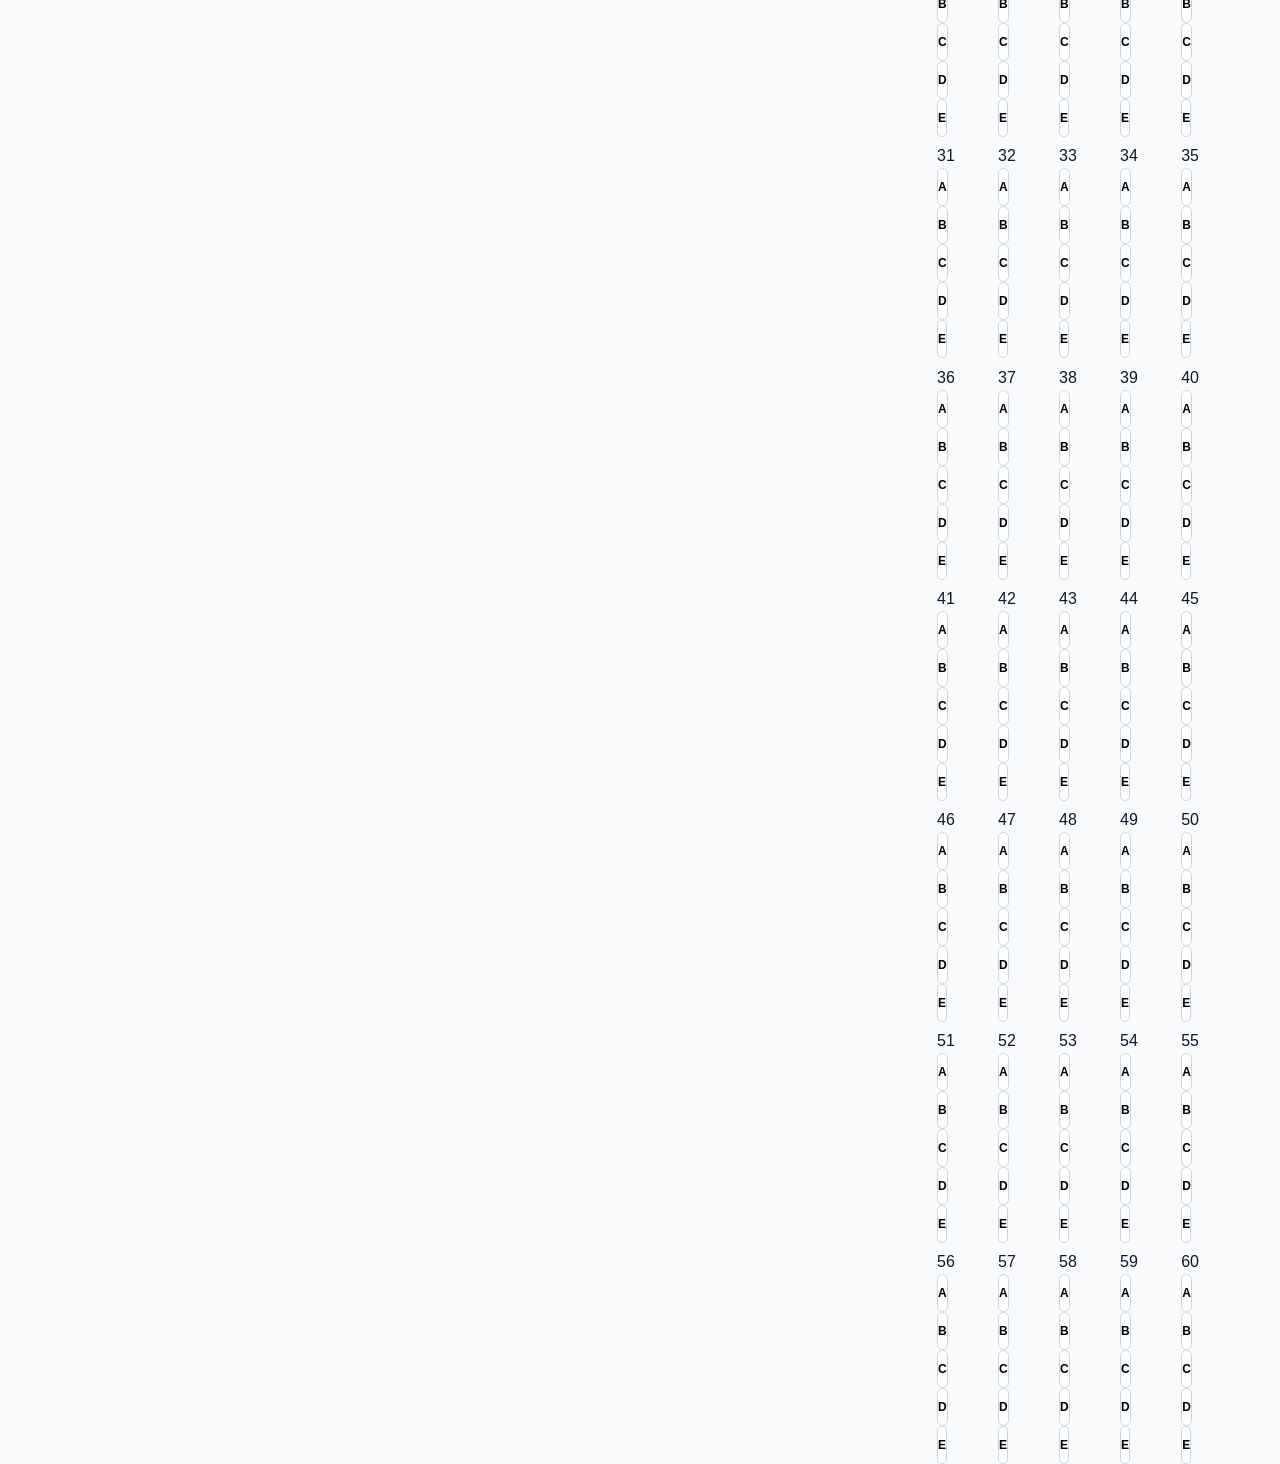
==== commit 8703845b: "s" ====
--- a/examenIEN/index.html
+++ b/examenIEN/index.html
@@ -151,7 +151,7 @@
           <span>FICHA ÓPTICA DIGITAL IEN UNI</span>
           <span class="sheet-subtitle">CONCURSO INGRESO ESCOLAR NACIONAL</span>
         </div>
-        <button id="closeSheetMobileBtn" class="close-sheet-mobile" aria-label="Cerrar Ficha">&times;</button>
+        <button id="closeSheetMobileBtn" class="btn-close-sheet-mobile" aria-label="Cerrar Ficha">&times;</button>
       </div>
 
       <div class="sheet-summary">
@@ -183,74 +183,98 @@
     </aside>
   </main>
 
-  <!-- Modal de Calificación y Solucionario UNI -->
-  <div class="modal-overlay" id="modalOverlay" style="display:none;"></div>
+  <!-- Modal Oficial de Resultados y Solucionario Analítico IEN UNI -->
   <div class="results-modal" id="resultsModal" style="display:none;" role="dialog" aria-modal="true" aria-labelledby="modalTitle">
-    <div class="modal-header">
-      <div class="modal-title-group">
+    <div class="results-overlay" id="modalOverlay"></div>
+    <div class="results-content">
+      <div class="results-header">
+        <span class="modal-badge-uni">REPORTE OFICIAL IEN UNI</span>
         <h2 id="modalTitle">RESULTADO OFICIAL DE EVALUACIÓN IEN UNI</h2>
-        <p class="modal-subtitle">Calificación Oficial UNI: Correcta: +5.0 | Incorrecta: -1.025 | Blanco: 0.0</p>
-      </div>
-      <button id="closeResultsBtn" class="modal-close" aria-label="Cerrar">&times;</button>
-    </div>
-
-    <div class="modal-body">
-      <!-- Tarjeta de Puntaje Total -->
-      <div class="score-card">
-        <div class="score-main">
-          <span class="score-val" id="scoreNumber">0.000</span>
-          <span class="score-max" id="scoreMaxLabel">/ 300.000 pts</span>
-        </div>
-        <div class="score-percent" id="scorePercentLabel">Rendimiento: 0.0%</div>
-      </div>
-
-      <!-- Métricas del Desempeño -->
-      <div class="modal-stats-grid">
-        <div class="stat-box box-correct">
-          <span class="box-val" id="correctCount">0</span>
-          <span class="box-lbl">Correctas (+5.0)</span>
-        </div>
-        <div class="stat-box box-incorrect">
-          <span class="box-val" id="incorrectCount">0</span>
-          <span class="box-lbl">Incorrectas (-1.025)</span>
-        </div>
-        <div class="stat-box box-blank">
-          <span class="box-val" id="blankCount">60</span>
-          <span class="box-lbl">En Blanco (0.0)</span>
-        </div>
-      </div>
-
-      <!-- Carreras Alcanzables según Puntaje IEN -->
-      <div class="admitted-careers-section">
-        <h3>Diagnóstico de Ingreso a Facultades UNI:</h3>
-        <ul id="careerList" class="career-list">
-          <!-- Generado dinámicamente -->
-        </ul>
-      </div>
-
-      <!-- Solucionario Completo y Detallado -->
-      <div class="solutions-section">
-        <h3>Solucionario Detallado y Fundamentos Teóricos</h3>
-        <div id="solutionsContainer" class="solutions-container">
-          <!-- Preguntas con su clave, teoría y resolución paso a paso -->
-        </div>
-      </div>
-    </div>
-
-    <div class="modal-footer">
-      <button id="restartBtn" class="btn btn-outline">Reintentar Mismo Examen</button>
-      <button id="modalGenNewBtn" class="btn btn-generator">✨ Generar Otro Simulacro IEN</button>
+        <p>Ponderación oficial: Correcta: +5.0 | Incorrecta: -1.025 | Blanco: 0.0</p>
+        
+        <div class="score-display-box">
+          <div class="score-number" id="scoreNumber">0.000</div>
+          <div class="score-max" id="scoreMaxLabel">/ 300.000 pts</div>
+          <div class="score-percent" id="scorePercentLabel">Rendimiento: 0.0%</div>
+        </div>
+      </div>
+
+      <div class="results-body">
+        <div class="score-metrics-grid">
+          <div class="metric-card correct">
+            <h4>Correctas (+5.0)</h4>
+            <p id="correctCount">0</p>
+          </div>
+          <div class="metric-card incorrect">
+            <h4>Incorrectas (-1.025)</h4>
+            <p id="incorrectCount">0</p>
+          </div>
+          <div class="metric-card blank">
+            <h4>En Blanco (0.0)</h4>
+            <p id="blankCount">60</p>
+          </div>
+        </div>
+
+        <div class="ranking-box">
+          <h3>🎯 DIAGNÓSTICO DE INGRESO A FACULTADES UNI</h3>
+          <p style="font-size: 0.85rem; color:#166534; margin-bottom: 0.75rem;">
+            Basado en los cortes referenciales del Concurso Ingreso Escolar Nacional (IEN):
+          </p>
+          <ul id="careerList"></ul>
+        </div>
+
+        <div class="solutions-section">
+          <div class="solutions-title-bar">
+            <h3>SOLUCIONARIO DETALLADO Y FUNDAMENTOS TEÓRICOS</h3>
+            <span class="badge badge-subject">100% Auditado</span>
+          </div>
+          <div id="solutionsContainer">
+            <!-- Soluciones completas con teoría y desarrollo LaTeX -->
+          </div>
+        </div>
+
+        <div class="modal-actions-bar">
+          <button id="restartBtn" class="btn btn-outline">Reintentar Mismo Examen</button>
+          <button id="modalGenNewBtn" class="btn btn-generator">✨ Generar Otro Simulacro IEN</button>
+          <button id="closeResultsBtn" class="btn btn-primary">Cerrar Reporte</button>
+        </div>
+      </div>
     </div>
   </div>
 
   <!-- Carga del Banco Maestro Predictivo IEN y Lógica de Aplicación -->
   <script src="data/banco_predictivo_ien.js"></script>
+  <!-- Módulo Soberano de Telemetría Militar y Offline Queue -->
+  <script src="js/telemetry.js"></script>
   <script src="js/app_ien.js"></script>
 
   <!-- BOTÓN FLOTANTE CORTANA TUTORA IEN -->
-  <button id="btnCortanaIEN" style="position:fixed; bottom:20px; right:20px; background:linear-gradient(135deg,#0284c7,#a855f7); color:#fff; border:2px solid rgba(255,255,255,0.4); padding:10px 16px; border-radius:25px; font-weight:800; font-size:0.85rem; cursor:pointer; display:flex; align-items:center; gap:8px; box-shadow:0 8px 25px rgba(2,132,199,0.5); z-index:90;">
+  <button id="btnCortanaIEN" style="position:fixed; bottom:20px; right:20px; background:linear-gradient(135deg,#0284c7,#a855f7); color:#fff; border:2px solid rgba(255,255,255,0.4); padding:10px 16px; border-radius:25px; font-weight:800; font-size:0.85rem; cursor:pointer; display:flex; align-items:center; gap:8px; box-shadow:0 8px 25px rgba(2,132,199,0.5); z-index:90;" title="🎙️ Pista Socrática Cortana">
     <span>🎙️</span> Pista Socrática Cortana
   </button>
 
+  <!-- MODAL ELEGANTE PISTA SOCRÁTICA CORTANA IEN -->
+  <div class="cortana-ien-overlay" id="cortanaModalIEN" style="display:none; position:fixed; inset:0; background:rgba(9,13,22,0.85); backdrop-filter:blur(8px); z-index:200; align-items:center; justify-content:center; padding:16px;">
+    <div style="background:#0f172a; border:1px solid #38bdf8; border-radius:16px; max-width:600px; width:100%; padding:22px; position:relative; box-shadow:0 20px 50px rgba(0,0,0,0.8); color:#f8fafc;">
+      <button id="closeCortanaModalIEN" style="position:absolute; top:12px; right:14px; background:transparent; border:none; color:#94a3b8; font-size:1.6rem; cursor:pointer;">&times;</button>
+      <div style="display:flex; align-items:center; gap:10px; margin-bottom:12px;">
+        <div style="width:38px; height:38px; border-radius:50%; background:linear-gradient(135deg,#0284c7,#a855f7); display:flex; align-items:center; justify-content:center; font-size:1.2rem;">🎙️</div>
+        <div>
+          <h3 style="font-size:1.1rem; font-weight:800; color:#fff; margin:0;" id="cortanaModalTitleIEN">Cortana • Pista Socrática IEN UNI</h3>
+          <p style="font-size:0.75rem; color:#38bdf8; margin:0;">Orientación Didáctica de Alta Certeza (5to Secundaria)</p>
+        </div>
+      </div>
+      <div style="background:rgba(2,6,23,0.7); border:1px solid rgba(255,255,255,0.08); border-radius:10px; padding:14px; margin-bottom:12px;">
+        <div style="font-size:0.78rem; font-weight:700; color:#38bdf8; text-transform:uppercase; margin-bottom:4px;">🎯 Arquetipo y Materia:</div>
+        <div id="cortanaModalMetaIEN" style="font-size:0.85rem; color:#e2e8f0; margin-bottom:10px; font-weight:600;"></div>
+        <div style="font-size:0.78rem; font-weight:700; color:#10b981; text-transform:uppercase; margin-bottom:4px;">💡 Fundamento Teórico / Pista Rector:</div>
+        <div id="cortanaModalBodyIEN" style="font-size:0.88rem; color:#f1f5f9; line-height:1.5;"></div>
+      </div>
+      <button id="btnListenCortanaIEN" style="background:linear-gradient(135deg,#0284c7,#0ea5e9); color:#fff; border:none; padding:8px 16px; border-radius:8px; font-weight:700; font-size:0.82rem; cursor:pointer; display:flex; align-items:center; gap:6px;">
+        <span>🔊</span> Escuchar Pista con Voz Cortana
+      </button>
+    </div>
+  </div>
+
 </body>
 </html>
--- a/examenIEN/css/styles.css
+++ b/examenIEN/css/styles.css
@@ -1081,6 +1081,105 @@
   margin-top: 0.25rem;
 }
 
+
+/* ==========================================================================
+   BLINDAJE Y RESPONSIVIDAD PARA FÓRMULAS MATHJAX / LATEX
+   ========================================================================== */
+mjx-container, .MathJax, .MathJax_Display {
+  max-width: 100% !important;
+  overflow-x: auto !important;
+  overflow-y: hidden !important;
+  -webkit-overflow-scrolling: touch;
+  padding: 4px 0;
+  vertical-align: middle;
+}
+mjx-container[display="true"] {
+  display: block !important;
+  margin: 0.6em auto !important;
+  text-align: center;
+}
+.option-text {
+  min-width: 0 !important;
+  word-break: break-word;
+}
+
+/* Soporte para Ficha Óptica IEN (.sheet-summary & .sheet-legend) */
+.sheet-summary {
+  display: grid;
+  grid-template-columns: repeat(3, 1fr);
+  gap: 0.4rem;
+  background: var(--bg-secondary);
+  border-radius: var(--radius-sm);
+  padding: 0.5rem;
+  margin-bottom: 0.85rem;
+  text-align: center;
+}
+.stat-pill {
+  display: flex;
+  flex-direction: column;
+  align-items: center;
+  font-size: 0.75rem;
+  color: var(--text-muted);
+}
+.stat-pill .stat-num {
+  font-weight: 800;
+  font-size: 0.9rem;
+  color: var(--text-main);
+}
+.stat-pill.stat-answered .stat-num { color: #10b981; }
+.stat-pill.stat-review .stat-num { color: #f59e0b; }
+.stat-pill.stat-pending .stat-num { color: #94a3b8; }
+.sheet-legend {
+  display: flex;
+  justify-content: space-around;
+  font-size: 0.72rem;
+  color: var(--text-light);
+  border-top: 1px solid var(--border-color);
+  padding-top: 0.5rem;
+}
+.legend-dot {
+  display: inline-block;
+  width: 8px;
+  height: 8px;
+  border-radius: 50%;
+  margin-right: 3px;
+  vertical-align: middle;
+}
+.dot-active { background: var(--uni-bordeaux); }
+.dot-answered { background: #10b981; }
+.dot-review { background: #f59e0b; }
+.dot-blank { background: #94a3b8; }
+
+/* Botón Flotante Compacto Cortana (48px Circular Ergonómico) */
+.cortana-fab-btn-mini {
+  position: fixed;
+  bottom: 20px;
+  right: 20px;
+  width: 48px;
+  height: 48px;
+  border-radius: 50%;
+  background: linear-gradient(135deg, #0284c7, #a855f7);
+  color: #fff;
+  border: 2px solid rgba(255, 255, 255, 0.5);
+  box-shadow: 0 6px 20px rgba(2, 132, 199, 0.45);
+  cursor: pointer;
+  display: flex;
+  align-items: center;
+  justify-content: center;
+  font-size: 1.3rem;
+  z-index: 80;
+  transition: transform 0.2s cubic-bezier(0.34, 1.56, 0.64, 1), box-shadow 0.2s ease;
+  user-select: none;
+  -webkit-tap-highlight-color: transparent;
+}
+.cortana-fab-btn-mini:hover {
+  transform: scale(1.1);
+  box-shadow: 0 8px 25px rgba(2, 132, 199, 0.7);
+}
+.cortana-fab-btn-mini:active {
+  transform: scale(0.94);
+}
+
 /* ==========================================================================
    BREAKPOINTS RESPONSIVOS DE ÉLITE (4K -> SMARTPHONE)
    ========================================================================== */
@@ -1153,7 +1252,7 @@
   }
 }
 
-/* 4. Smartphones y Pantallas Estrechas (<= 640px) */
+/* 4. Smartphones y Pantallas Estrechas (<= 640px y 320px-414px) */
 @media (max-width: 640px) {
   .header-top {
     padding: 0.6rem 1rem;
@@ -1167,8 +1266,12 @@
     justify-content: space-between;
   }
 
+  /* Liberación del 50% de la pantalla: la barra no es sticky, solo el mini-dock */
   .control-bar {
-    padding: 0.5rem 1rem;
+    position: relative;
+    top: auto;
+    padding: 0.5rem 0.75rem 0.25rem;
+    box-shadow: none;
   }
   .control-container {
     flex-direction: column;
@@ -1190,9 +1293,43 @@
     width: 100%;
   }
 
+  /* Mini-Dock Compacto Adhesivo Ergonómico (Ficha, Timer y Finalizar) */
   .control-actions {
+    position: sticky;
+    top: 0;
+    z-index: 65;
+    background: rgba(255, 255, 255, 0.96);
+    backdrop-filter: blur(10px);
+    -webkit-backdrop-filter: blur(10px);
+    padding: 0.45rem 0.75rem;
+    margin: 0 -0.75rem -0.25rem;
+    border-top: 1px solid var(--border-color);
+    border-bottom: 1.5px solid var(--border-color);
+    box-shadow: 0 2px 10px rgba(0, 0, 0, 0.08);
+    display: flex;
     justify-content: space-between;
-    width: 100%;
+    align-items: center;
+    width: calc(100% + 1.5rem);
+  }
+
+  /* Cuadrícula de Burbujas Ergonómica a 4 Columnas con altura táctil >= 44px */
+  .bubble-grid {
+    grid-template-columns: repeat(4, 1fr) !important;
+    gap: 0.5rem !important;
+  }
+  .bubble {
+    height: 44px !important;
+    min-height: 44px !important;
+    font-size: 0.8rem !important;
+  }
+
+  /* Botón Cortana compacto en esquina sin obstruir respuestas */
+  .cortana-fab-btn-mini {
+    bottom: 14px;
+    right: 14px;
+    width: 44px;
+    height: 44px;
+    font-size: 1.15rem;
   }
 
   .main-layout {
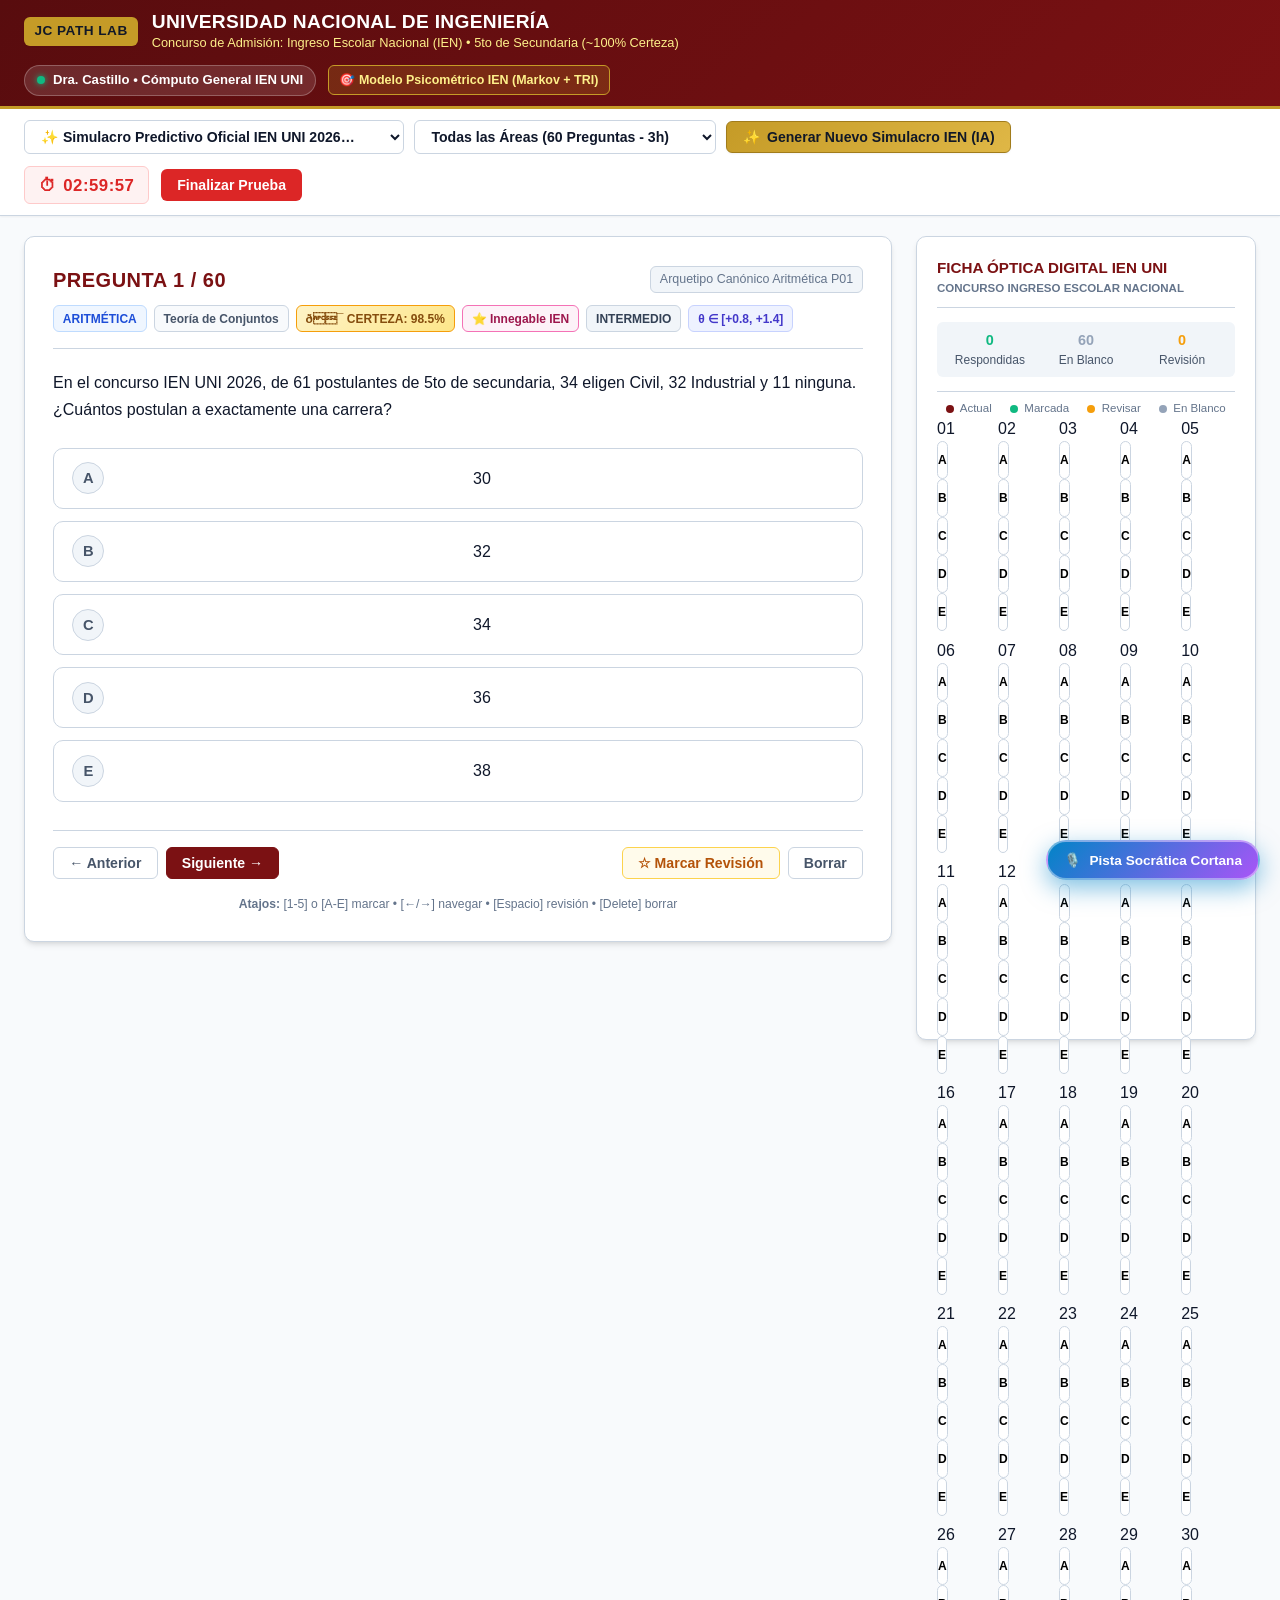
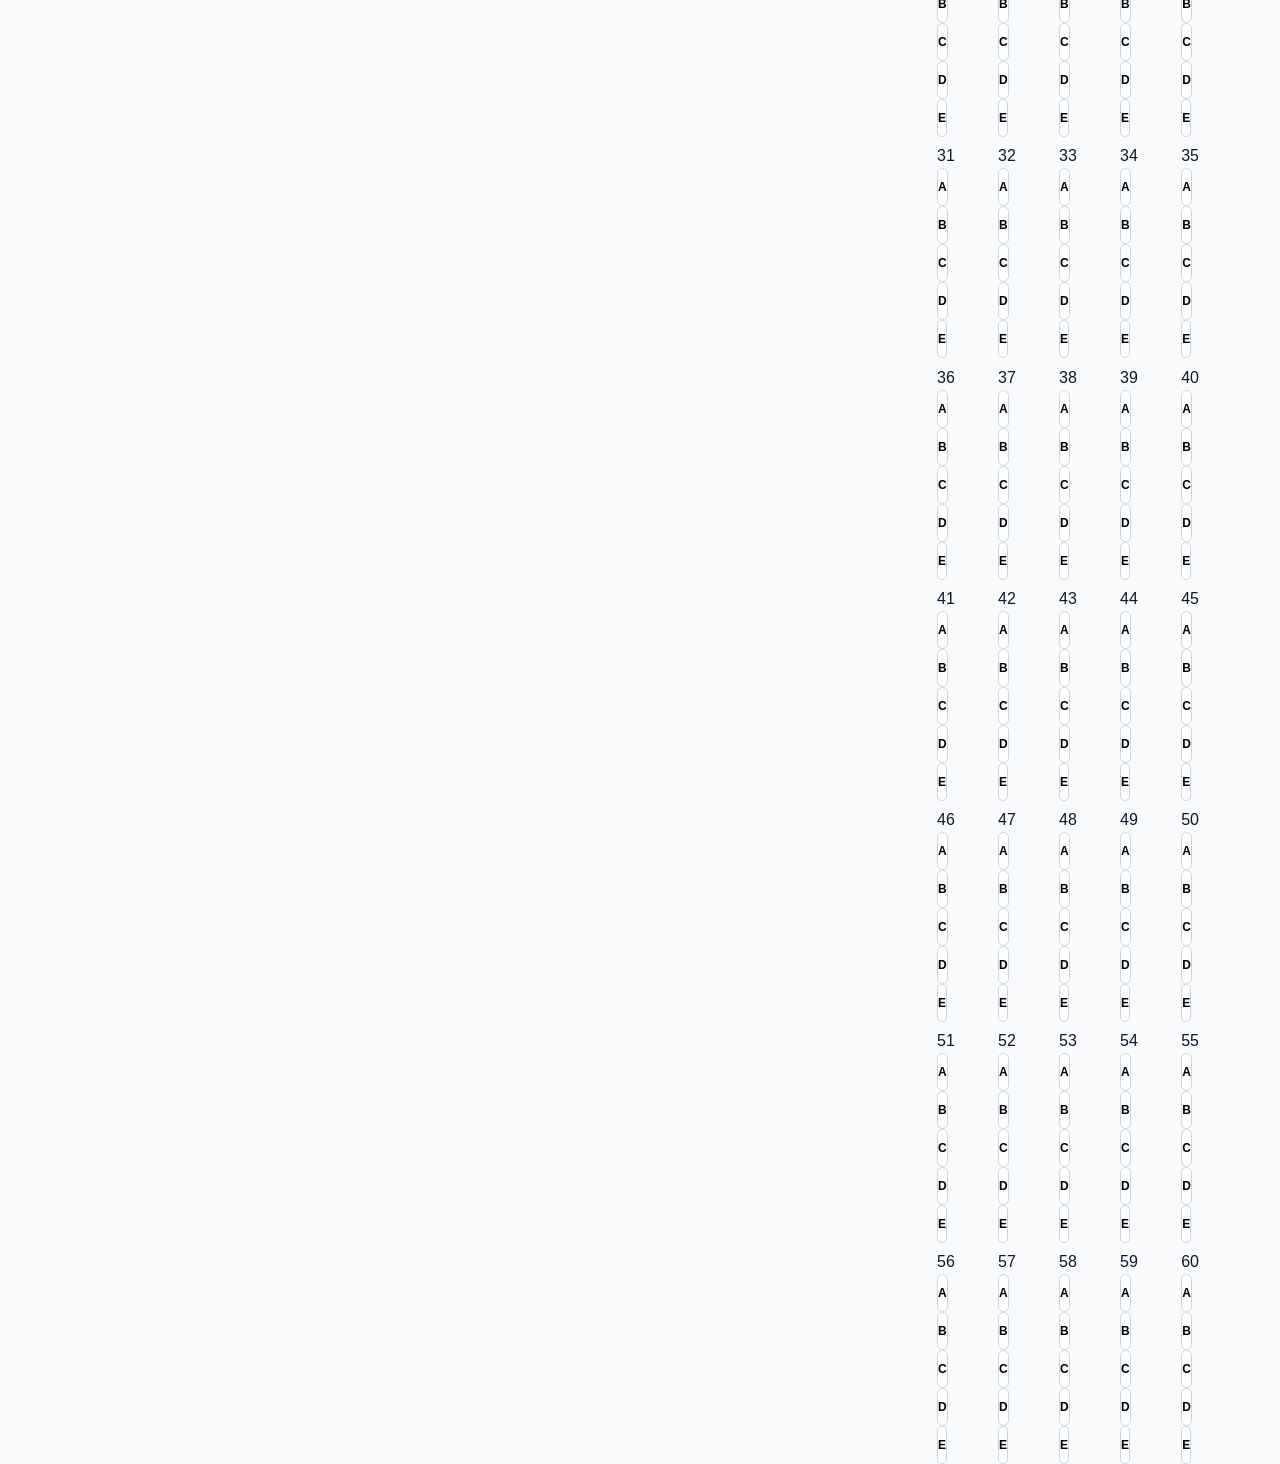
==== commit e7efb406: "refactor(cortana): conectar de forma pura a Docker n8n webhook y erradicar llaves en frontend" ====
--- a/examenIEN/index.html
+++ b/examenIEN/index.html
@@ -23,7 +23,7 @@
       svg: { fontCache: 'global' }
     };
   </script>
-  <script src="vendor/mathjax/tex-mml-chtml.js" id="MathJax-script" async></script>
+  <script src="vendor/mathjax/tex-mml-chtml.js" id="MathJax-script" async onerror="this.onerror=null; this.src='https://cdn.jsdelivr.net/npm/mathjax@3/es5/tex-mml-chtml.js';"></script>
 </head>
 <body>
 
